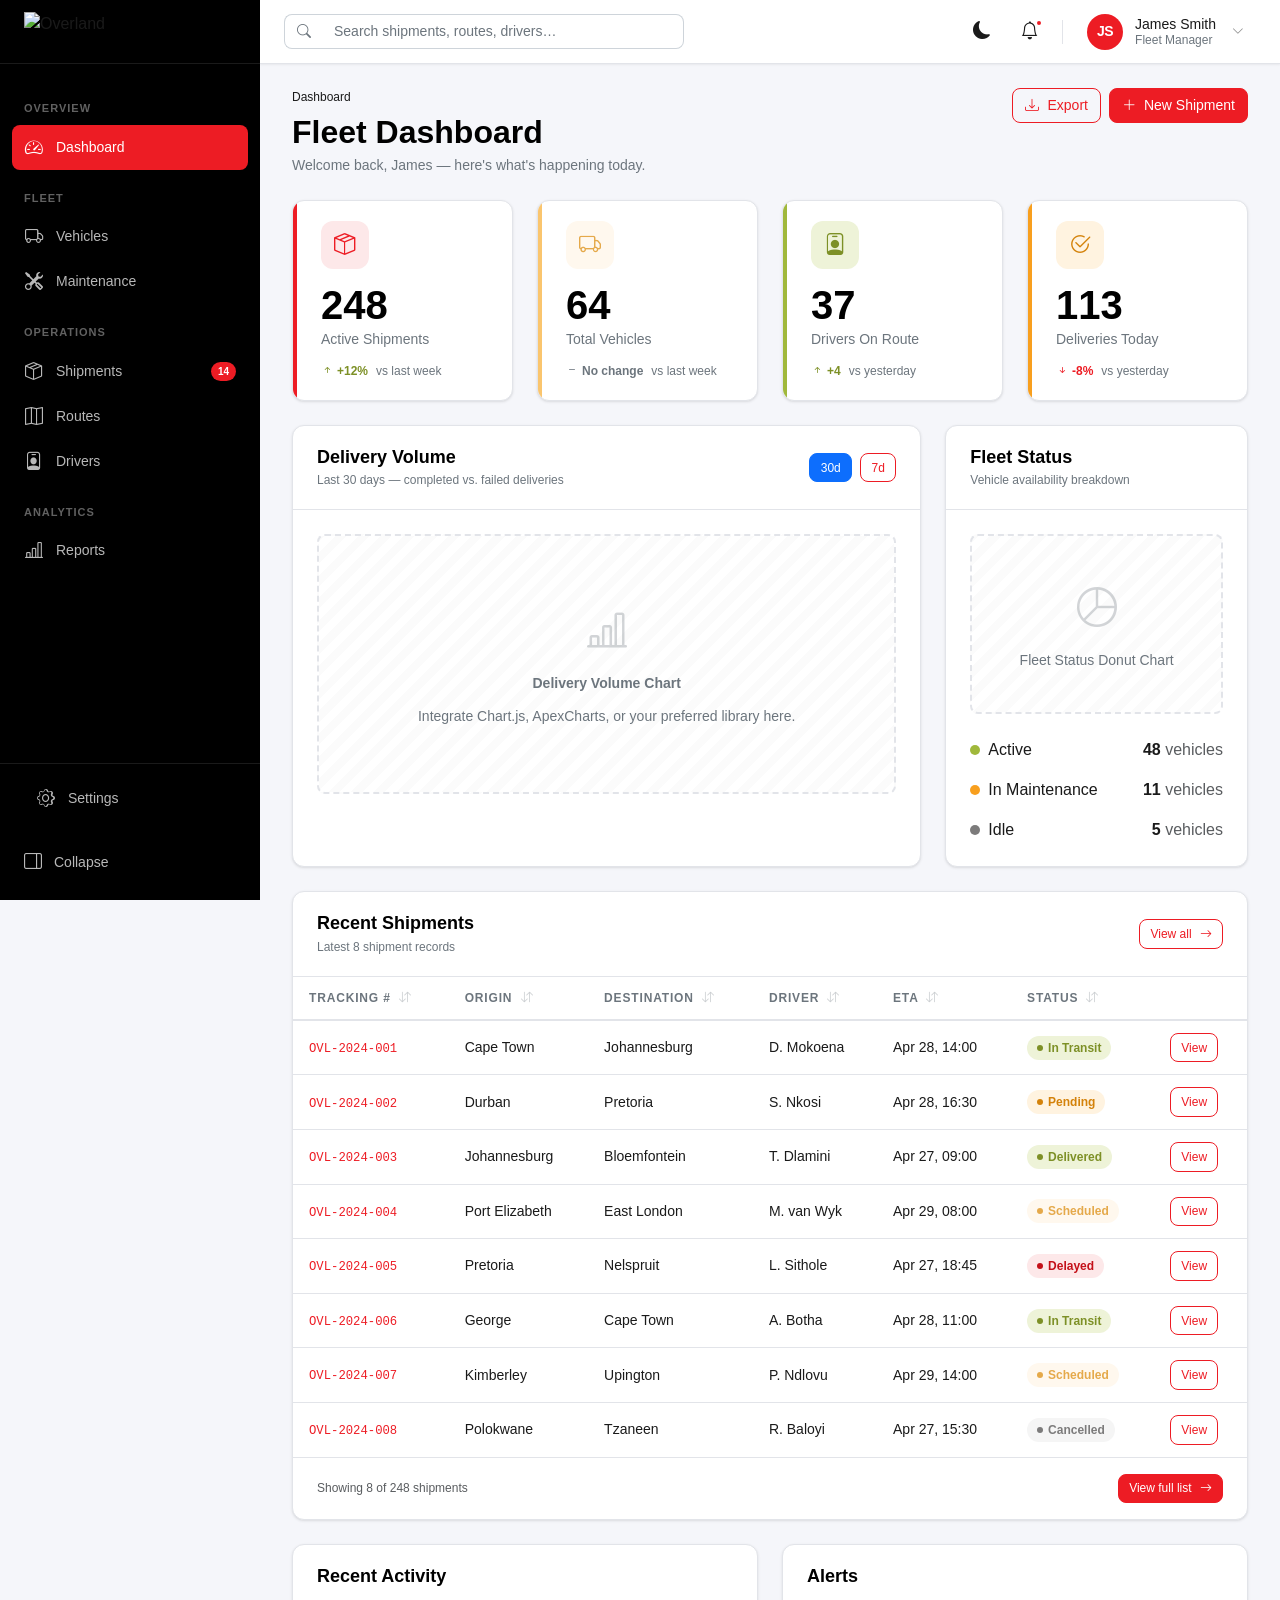
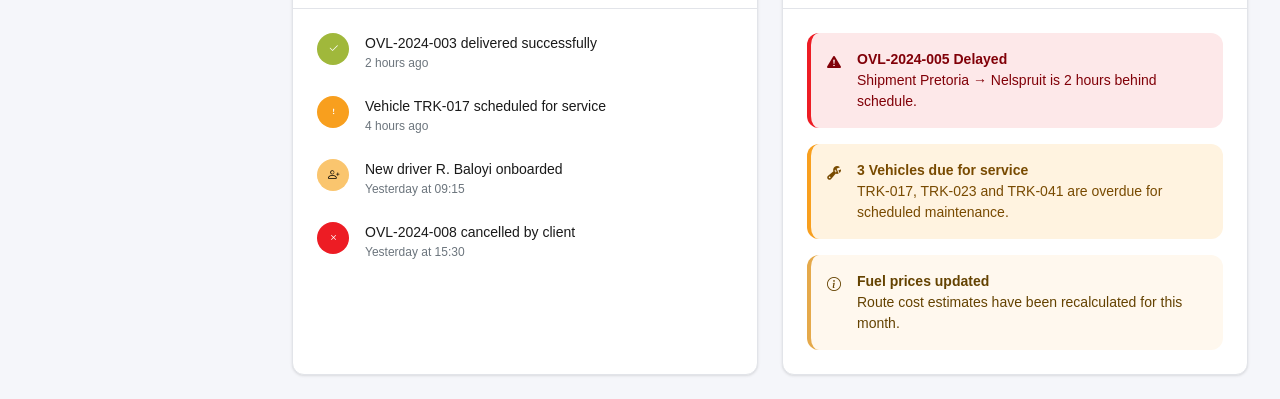
==== index.html @ 8ae5dbfb "initial comit" ====
<!doctype html>
<html lang="en" data-bs-theme="light">
<head>
  <meta charset="utf-8">
  <meta name="viewport" content="width=device-width, initial-scale=1">
  <title>Dashboard — Overland Fleet Management</title>
  <link rel="icon" type="image/x-icon" href="image/BrandGuidline/overland_logo_favico/favicon.ico">

  <!-- Bootstrap 5.3 -->
  <link rel="stylesheet" href="https://cdn.jsdelivr.net/npm/bootstrap@5.3.3/dist/css/bootstrap.min.css">
  <!-- Bootstrap Icons -->
  <link rel="stylesheet" href="https://cdn.jsdelivr.net/npm/bootstrap-icons@1.11.3/font/bootstrap-icons.min.css">
  <!-- Switzer — Brand Font (headings) -->
  <link rel="stylesheet" href="https://api.fontshare.com/v2/css?f[]=switzer@100,300,400,500,700,900&display=swap">

  <!-- Overland Design System -->
  <link rel="stylesheet" href="assets/css/overland-tokens.css">
  <link rel="stylesheet" href="assets/css/overland-light.css">
  <link rel="stylesheet" href="assets/css/overland-dark.css">
  <link rel="stylesheet" href="assets/css/overland.css">
</head>
<body>

<div class="ol-layout">

  <!-- ════════════════════════════════════════════════════════
       SIDEBAR
       ════════════════════════════════════════════════════════ -->
  <nav id="ol-sidebar" class="ol-sidebar" aria-label="Main navigation">

    <!-- Logo -->
    <div class="ol-sidebar__logo">
      <img src="image/BrandGuidline/overland_logo_digital/SVG/Logo-03.svg"
           alt="Overland" class="ol-sidebar__logo-full">
      <img src="image/BrandGuidline/overland_logo_favico/favicon-32x32.png"
           alt="Overland" class="ol-sidebar__logo-mark">
    </div>

    <!-- Navigation -->
    <div class="ol-sidebar__nav">
      <ul class="list-unstyled mb-0">

        <!-- OVERVIEW -->
        <li><span class="ol-sidebar__section-label">Overview</span></li>
        <li class="ol-nav-item">
          <a href="index.html" class="ol-nav-link active" data-label="Dashboard">
            <i class="bi bi-speedometer2 ol-nav-link__icon"></i>
            <span class="ol-nav-link__text">Dashboard</span>
          </a>
        </li>

        <!-- FLEET -->
        <li><span class="ol-sidebar__section-label">Fleet</span></li>
        <li class="ol-nav-item">
          <a href="#" class="ol-nav-link" data-label="Vehicles">
            <i class="bi bi-truck ol-nav-link__icon"></i>
            <span class="ol-nav-link__text">Vehicles</span>
          </a>
        </li>
        <li class="ol-nav-item">
          <a href="#" class="ol-nav-link" data-label="Maintenance">
            <i class="bi bi-tools ol-nav-link__icon"></i>
            <span class="ol-nav-link__text">Maintenance</span>
          </a>
        </li>

        <!-- OPERATIONS -->
        <li><span class="ol-sidebar__section-label">Operations</span></li>
        <li class="ol-nav-item">
          <a href="pages/table.html" class="ol-nav-link" data-label="Shipments">
            <i class="bi bi-box-seam ol-nav-link__icon"></i>
            <span class="ol-nav-link__text">Shipments</span>
            <span class="ol-nav-link__badge">14</span>
          </a>
        </li>
        <li class="ol-nav-item">
          <a href="#" class="ol-nav-link" data-label="Routes">
            <i class="bi bi-map ol-nav-link__icon"></i>
            <span class="ol-nav-link__text">Routes</span>
          </a>
        </li>
        <li class="ol-nav-item">
          <a href="#" class="ol-nav-link" data-label="Drivers">
            <i class="bi bi-person-badge ol-nav-link__icon"></i>
            <span class="ol-nav-link__text">Drivers</span>
          </a>
        </li>

        <!-- ANALYTICS -->
        <li><span class="ol-sidebar__section-label">Analytics</span></li>
        <li class="ol-nav-item">
          <a href="#" class="ol-nav-link" data-label="Reports">
            <i class="bi bi-bar-chart-line ol-nav-link__icon"></i>
            <span class="ol-nav-link__text">Reports</span>
          </a>
        </li>

      </ul>
    </div><!-- /ol-sidebar__nav -->

    <!-- Footer -->
    <div class="ol-sidebar__footer">
      <ul class="list-unstyled mb-3">
        <li class="ol-nav-item">
          <a href="pages/settings.html" class="ol-nav-link" data-label="Settings">
            <i class="bi bi-gear ol-nav-link__icon"></i>
            <span class="ol-nav-link__text">Settings</span>
          </a>
        </li>
      </ul>
      <button id="ol-sidebar-collapse-btn" class="ol-sidebar__collapse-btn"
              aria-label="Collapse sidebar" title="Collapse sidebar">
        <i class="bi bi-layout-sidebar-reverse"></i>
        <span>Collapse</span>
      </button>
    </div>

  </nav><!-- /ol-sidebar -->

  <!-- Backdrop (mobile) -->
  <div id="ol-sidebar-backdrop" class="ol-sidebar-backdrop" role="presentation"></div>

  <!-- ════════════════════════════════════════════════════════
       MAIN WRAPPER
       ════════════════════════════════════════════════════════ -->
  <div id="ol-main-wrapper" class="ol-main-wrapper">

    <!-- TOP BAR -->
    <header class="ol-topbar">
      <button id="ol-mobile-toggle" class="ol-topbar__mobile-toggle" aria-label="Open navigation">
        <i class="bi bi-list"></i>
      </button>

      <!-- Search -->
      <div class="ol-topbar__search">
        <div class="input-group">
          <span class="input-group-text border-end-0"><i class="bi bi-search"></i></span>
          <input type="search" class="form-control border-start-0"
                 placeholder="Search shipments, routes, drivers…"
                 aria-label="Search">
        </div>
      </div>

      <!-- Actions -->
      <div class="ol-topbar__actions">
        <button id="ol-theme-toggle" class="ol-topbar__icon-btn" aria-label="Toggle theme">
          <i class="bi bi-moon-fill"></i>
        </button>

        <a href="#" class="ol-topbar__icon-btn" aria-label="Notifications">
          <i class="bi bi-bell"></i>
          <span class="ol-topbar__notification-dot"></span>
        </a>

        <div class="ol-topbar__divider"></div>

        <!-- User dropdown -->
        <div class="dropdown">
          <button class="ol-topbar__user" id="userDropdown"
                  data-bs-toggle="dropdown" aria-expanded="false" aria-haspopup="true">
            <div class="ol-avatar">JS</div>
            <div class="ol-topbar__user-info">
              <span class="ol-topbar__user-name">James Smith</span>
              <span class="ol-topbar__user-role">Fleet Manager</span>
            </div>
            <i class="bi bi-chevron-down ms-1" style="font-size:.75rem;opacity:.5;"></i>
          </button>
          <ul class="dropdown-menu dropdown-menu-end" aria-labelledby="userDropdown">
            <li><h6 class="dropdown-header">My Account</h6></li>
            <li><a class="dropdown-item" href="#"><i class="bi bi-person me-2"></i>Profile</a></li>
            <li><a class="dropdown-item" href="pages/settings.html"><i class="bi bi-gear me-2"></i>Settings</a></li>
            <li><hr class="dropdown-divider"></li>
            <li><a class="dropdown-item text-danger" href="pages/login.html"><i class="bi bi-box-arrow-right me-2"></i>Sign out</a></li>
          </ul>
        </div>
      </div><!-- /ol-topbar__actions -->
    </header><!-- /ol-topbar -->

    <!-- PAGE CONTENT -->
    <main class="ol-content" id="main-content">

      <!-- Page header -->
      <div class="ol-page-header">
        <div class="ol-page-header__left">
          <nav aria-label="breadcrumb" class="ol-breadcrumb">
            <ol class="breadcrumb mb-0">
              <li class="breadcrumb-item active" aria-current="page">Dashboard</li>
            </ol>
          </nav>
          <h1 class="ol-page-title">Fleet Dashboard</h1>
          <p class="ol-page-subtitle">Welcome back, James — here's what's happening today.</p>
        </div>
        <div class="d-flex gap-2 flex-wrap">
          <button class="btn btn-outline-primary btn-icon">
            <i class="bi bi-download"></i> Export
          </button>
          <a href="pages/form.html" class="btn btn-primary btn-icon">
            <i class="bi bi-plus-lg"></i> New Shipment
          </a>
        </div>
      </div>

      <!-- ── KPI Cards ───────────────────────────────────────── -->
      <div class="row g-4 mb-4">

        <div class="col-12 col-sm-6 col-xl-3">
          <div class="ol-stat-card">
            <div class="ol-stat-card__icon-wrap ol-stat-card__icon-wrap--red">
              <i class="bi bi-box-seam"></i>
            </div>
            <div class="ol-stat-card__value">248</div>
            <div class="ol-stat-card__label">Active Shipments</div>
            <div class="ol-stat-card__trend ol-stat-card__trend--up">
              <i class="bi bi-arrow-up-short"></i>
              +12%
              <span class="ol-stat-card__trend-text ms-1">vs last week</span>
            </div>
          </div>
        </div>

        <div class="col-12 col-sm-6 col-xl-3">
          <div class="ol-stat-card ol-stat-card--gold">
            <div class="ol-stat-card__icon-wrap ol-stat-card__icon-wrap--gold">
              <i class="bi bi-truck"></i>
            </div>
            <div class="ol-stat-card__value">64</div>
            <div class="ol-stat-card__label">Total Vehicles</div>
            <div class="ol-stat-card__trend ol-stat-card__trend--neutral">
              <i class="bi bi-dash"></i>
              No change
              <span class="ol-stat-card__trend-text ms-1">vs last week</span>
            </div>
          </div>
        </div>

        <div class="col-12 col-sm-6 col-xl-3">
          <div class="ol-stat-card ol-stat-card--lime">
            <div class="ol-stat-card__icon-wrap ol-stat-card__icon-wrap--lime">
              <i class="bi bi-person-badge"></i>
            </div>
            <div class="ol-stat-card__value">37</div>
            <div class="ol-stat-card__label">Drivers On Route</div>
            <div class="ol-stat-card__trend ol-stat-card__trend--up">
              <i class="bi bi-arrow-up-short"></i>
              +4
              <span class="ol-stat-card__trend-text ms-1">vs yesterday</span>
            </div>
          </div>
        </div>

        <div class="col-12 col-sm-6 col-xl-3">
          <div class="ol-stat-card ol-stat-card--orange">
            <div class="ol-stat-card__icon-wrap ol-stat-card__icon-wrap--orange">
              <i class="bi bi-check2-circle"></i>
            </div>
            <div class="ol-stat-card__value">113</div>
            <div class="ol-stat-card__label">Deliveries Today</div>
            <div class="ol-stat-card__trend ol-stat-card__trend--down">
              <i class="bi bi-arrow-down-short"></i>
              -8%
              <span class="ol-stat-card__trend-text ms-1">vs yesterday</span>
            </div>
          </div>
        </div>

      </div><!-- /row KPI -->

      <!-- ── Charts + Activity Row ──────────────────────────── -->
      <div class="row g-4 mb-4">

        <!-- Delivery Volume Chart -->
        <div class="col-12 col-lg-8">
          <div class="ol-card h-100">
            <div class="ol-card__header">
              <div>
                <h2 class="ol-card__title">Delivery Volume</h2>
                <p class="ol-card__subtitle">Last 30 days — completed vs. failed deliveries</p>
              </div>
              <div class="d-flex gap-2">
                <button class="btn btn-sm btn-outline-primary active">30d</button>
                <button class="btn btn-sm btn-outline-primary">7d</button>
              </div>
            </div>
            <div class="ol-card__body">
              <!-- ══════════════════════════════════════════════════════
                   CHART PLACEHOLDER
                   Replace with your preferred chart library:
                   Chart.js → https://www.chartjs.org/
                   ApexCharts → https://apexcharts.com/
                   ══════════════════════════════════════════════════════ -->
              <div class="ol-chart-placeholder" style="min-height:260px;" aria-label="Chart placeholder">
                <i class="bi bi-bar-chart-line"></i>
                <strong>Delivery Volume Chart</strong>
                <span class="text-center px-4">Integrate Chart.js, ApexCharts, or your preferred library here.</span>
              </div>
            </div>
          </div>
        </div>

        <!-- Fleet Status -->
        <div class="col-12 col-lg-4">
          <div class="ol-card h-100">
            <div class="ol-card__header">
              <div>
                <h2 class="ol-card__title">Fleet Status</h2>
                <p class="ol-card__subtitle">Vehicle availability breakdown</p>
              </div>
            </div>
            <div class="ol-card__body">
              <!-- Chart placeholder -->
              <div class="ol-chart-placeholder" style="min-height:180px;" aria-label="Donut chart placeholder">
                <i class="bi bi-pie-chart"></i>
                <span>Fleet Status Donut Chart</span>
              </div>
              <!-- Legend -->
              <div class="mt-4 d-flex flex-column gap-3">
                <div class="d-flex align-items-center justify-content-between">
                  <div class="d-flex align-items-center gap-2">
                    <span style="width:10px;height:10px;border-radius:50%;background:var(--ol-lime);flex-shrink:0;display:inline-block;"></span>
                    <span class="fs-sm">Active</span>
                  </div>
                  <strong>48 <span class="text-muted fw-normal">vehicles</span></strong>
                </div>
                <div class="d-flex align-items-center justify-content-between">
                  <div class="d-flex align-items-center gap-2">
                    <span style="width:10px;height:10px;border-radius:50%;background:var(--ol-orange);flex-shrink:0;display:inline-block;"></span>
                    <span class="fs-sm">In Maintenance</span>
                  </div>
                  <strong>11 <span class="text-muted fw-normal">vehicles</span></strong>
                </div>
                <div class="d-flex align-items-center justify-content-between">
                  <div class="d-flex align-items-center gap-2">
                    <span style="width:10px;height:10px;border-radius:50%;background:var(--ol-gray);flex-shrink:0;display:inline-block;"></span>
                    <span class="fs-sm">Idle</span>
                  </div>
                  <strong>5 <span class="text-muted fw-normal">vehicles</span></strong>
                </div>
              </div>
            </div>
          </div>
        </div>

      </div><!-- /row charts -->

      <!-- ── Recent Shipments Table ─────────────────────────── -->
      <div class="ol-card">
        <div class="ol-card__header">
          <div>
            <h2 class="ol-card__title">Recent Shipments</h2>
            <p class="ol-card__subtitle">Latest 8 shipment records</p>
          </div>
          <a href="pages/table.html" class="btn btn-sm btn-outline-primary btn-icon">
            View all <i class="bi bi-arrow-right"></i>
          </a>
        </div>
        <div class="ol-card__body--flush">
          <div class="ol-table-container">
            <table class="ol-table" data-sortable aria-label="Recent shipments">
              <thead>
                <tr>
                  <th data-col="0">Tracking # <i class="bi bi-arrow-down-up sort-icon"></i></th>
                  <th data-col="1">Origin <i class="bi bi-arrow-down-up sort-icon"></i></th>
                  <th data-col="2">Destination <i class="bi bi-arrow-down-up sort-icon"></i></th>
                  <th data-col="3">Driver <i class="bi bi-arrow-down-up sort-icon"></i></th>
                  <th data-col="4">ETA <i class="bi bi-arrow-down-up sort-icon"></i></th>
                  <th data-col="5">Status <i class="bi bi-arrow-down-up sort-icon"></i></th>
                  <th></th>
                </tr>
              </thead>
              <tbody>
                <tr>
                  <td><code class="text-brand-red">OVL-2024-001</code></td>
                  <td>Cape Town</td>
                  <td>Johannesburg</td>
                  <td>D. Mokoena</td>
                  <td>Apr 28, 14:00</td>
                  <td><span class="ol-badge ol-badge--active">In Transit</span></td>
                  <td><a href="pages/form.html" class="btn btn-sm btn-outline-primary">View</a></td>
                </tr>
                <tr>
                  <td><code class="text-brand-red">OVL-2024-002</code></td>
                  <td>Durban</td>
                  <td>Pretoria</td>
                  <td>S. Nkosi</td>
                  <td>Apr 28, 16:30</td>
                  <td><span class="ol-badge ol-badge--pending">Pending</span></td>
                  <td><a href="pages/form.html" class="btn btn-sm btn-outline-primary">View</a></td>
                </tr>
                <tr>
                  <td><code class="text-brand-red">OVL-2024-003</code></td>
                  <td>Johannesburg</td>
                  <td>Bloemfontein</td>
                  <td>T. Dlamini</td>
                  <td>Apr 27, 09:00</td>
                  <td><span class="ol-badge ol-badge--active">Delivered</span></td>
                  <td><a href="pages/form.html" class="btn btn-sm btn-outline-primary">View</a></td>
                </tr>
                <tr>
                  <td><code class="text-brand-red">OVL-2024-004</code></td>
                  <td>Port Elizabeth</td>
                  <td>East London</td>
                  <td>M. van Wyk</td>
                  <td>Apr 29, 08:00</td>
                  <td><span class="ol-badge ol-badge--info">Scheduled</span></td>
                  <td><a href="pages/form.html" class="btn btn-sm btn-outline-primary">View</a></td>
                </tr>
                <tr>
                  <td><code class="text-brand-red">OVL-2024-005</code></td>
                  <td>Pretoria</td>
                  <td>Nelspruit</td>
                  <td>L. Sithole</td>
                  <td>Apr 27, 18:45</td>
                  <td><span class="ol-badge ol-badge--critical">Delayed</span></td>
                  <td><a href="pages/form.html" class="btn btn-sm btn-outline-primary">View</a></td>
                </tr>
                <tr>
                  <td><code class="text-brand-red">OVL-2024-006</code></td>
                  <td>George</td>
                  <td>Cape Town</td>
                  <td>A. Botha</td>
                  <td>Apr 28, 11:00</td>
                  <td><span class="ol-badge ol-badge--active">In Transit</span></td>
                  <td><a href="pages/form.html" class="btn btn-sm btn-outline-primary">View</a></td>
                </tr>
                <tr>
                  <td><code class="text-brand-red">OVL-2024-007</code></td>
                  <td>Kimberley</td>
                  <td>Upington</td>
                  <td>P. Ndlovu</td>
                  <td>Apr 29, 14:00</td>
                  <td><span class="ol-badge ol-badge--info">Scheduled</span></td>
                  <td><a href="pages/form.html" class="btn btn-sm btn-outline-primary">View</a></td>
                </tr>
                <tr>
                  <td><code class="text-brand-red">OVL-2024-008</code></td>
                  <td>Polokwane</td>
                  <td>Tzaneen</td>
                  <td>R. Baloyi</td>
                  <td>Apr 27, 15:30</td>
                  <td><span class="ol-badge ol-badge--inactive">Cancelled</span></td>
                  <td><a href="pages/form.html" class="btn btn-sm btn-outline-primary">View</a></td>
                </tr>
              </tbody>
            </table>
          </div>
        </div>
        <div class="ol-card__footer d-flex justify-content-between align-items-center flex-wrap gap-2">
          <span class="text-muted" style="font-size:var(--ol-fs-xs);">Showing 8 of 248 shipments</span>
          <a href="pages/table.html" class="btn btn-sm btn-primary btn-icon">
            View full list <i class="bi bi-arrow-right"></i>
          </a>
        </div>
      </div><!-- /recent shipments card -->

      <!-- ── Activity + Alerts Row ──────────────────────────── -->
      <div class="row g-4 mt-0">

        <!-- Recent Activity -->
        <div class="col-12 col-lg-6">
          <div class="ol-card h-100">
            <div class="ol-card__header">
              <h2 class="ol-card__title">Recent Activity</h2>
            </div>
            <div class="ol-card__body">
              <ul class="list-unstyled mb-0 d-flex flex-column gap-4">
                <li class="d-flex gap-3">
                  <div class="ol-avatar" style="background-color:var(--ol-lime);width:32px;height:32px;font-size:.7rem;flex-shrink:0;">
                    <i class="bi bi-check2"></i>
                  </div>
                  <div>
                    <div style="font-size:var(--ol-fs-sm);font-weight:var(--ol-fw-medium);">OVL-2024-003 delivered successfully</div>
                    <div style="font-size:var(--ol-fs-xs);color:var(--ol-muted-text);">2 hours ago</div>
                  </div>
                </li>
                <li class="d-flex gap-3">
                  <div class="ol-avatar" style="background-color:var(--ol-orange);width:32px;height:32px;font-size:.7rem;flex-shrink:0;">
                    <i class="bi bi-exclamation"></i>
                  </div>
                  <div>
                    <div style="font-size:var(--ol-fs-sm);font-weight:var(--ol-fw-medium);">Vehicle TRK-017 scheduled for service</div>
                    <div style="font-size:var(--ol-fs-xs);color:var(--ol-muted-text);">4 hours ago</div>
                  </div>
                </li>
                <li class="d-flex gap-3">
                  <div class="ol-avatar" style="background-color:var(--ol-gold);width:32px;height:32px;font-size:.7rem;flex-shrink:0;color:var(--ol-black);">
                    <i class="bi bi-person-plus"></i>
                  </div>
                  <div>
                    <div style="font-size:var(--ol-fs-sm);font-weight:var(--ol-fw-medium);">New driver R. Baloyi onboarded</div>
                    <div style="font-size:var(--ol-fs-xs);color:var(--ol-muted-text);">Yesterday at 09:15</div>
                  </div>
                </li>
                <li class="d-flex gap-3">
                  <div class="ol-avatar" style="background-color:var(--ol-red);width:32px;height:32px;font-size:.7rem;flex-shrink:0;">
                    <i class="bi bi-x"></i>
                  </div>
                  <div>
                    <div style="font-size:var(--ol-fs-sm);font-weight:var(--ol-fw-medium);">OVL-2024-008 cancelled by client</div>
                    <div style="font-size:var(--ol-fs-xs);color:var(--ol-muted-text);">Yesterday at 15:30</div>
                  </div>
                </li>
              </ul>
            </div>
          </div>
        </div>

        <!-- Alerts & Notifications -->
        <div class="col-12 col-lg-6">
          <div class="ol-card h-100">
            <div class="ol-card__header">
              <h2 class="ol-card__title">Alerts</h2>
            </div>
            <div class="ol-card__body d-flex flex-column gap-3">
              <div class="alert alert-danger d-flex gap-3 align-items-start mb-0" role="alert">
                <i class="bi bi-exclamation-triangle-fill mt-1 flex-shrink-0"></i>
                <div>
                  <strong>OVL-2024-005 Delayed</strong><br>
                  <span>Shipment Pretoria → Nelspruit is 2 hours behind schedule.</span>
                </div>
              </div>
              <div class="alert alert-warning d-flex gap-3 align-items-start mb-0" role="alert">
                <i class="bi bi-wrench-adjustable mt-1 flex-shrink-0"></i>
                <div>
                  <strong>3 Vehicles due for service</strong><br>
                  <span>TRK-017, TRK-023 and TRK-041 are overdue for scheduled maintenance.</span>
                </div>
              </div>
              <div class="alert alert-info d-flex gap-3 align-items-start mb-0" role="alert">
                <i class="bi bi-info-circle mt-1 flex-shrink-0"></i>
                <div>
                  <strong>Fuel prices updated</strong><br>
                  <span>Route cost estimates have been recalculated for this month.</span>
                </div>
              </div>
            </div>
          </div>
        </div>

      </div><!-- /activity row -->

    </main><!-- /ol-content -->

  </div><!-- /ol-main-wrapper -->
</div><!-- /ol-layout -->

<!-- Bootstrap Bundle JS -->
<script src="https://cdn.jsdelivr.net/npm/bootstrap@5.3.3/dist/js/bootstrap.bundle.min.js"></script>
<!-- Overland JS -->
<script src="assets/js/overland.js"></script>

</body>
</html>
---- assets/css/overland-tokens.css ----
/* ==========================================================================
   OVERLAND DESIGN SYSTEM — Design Tokens  (overland-tokens.css)
   All brand CSS custom properties. Must be imported FIRST.
   ========================================================================== */

:root {

  /* ── Primary Brand Palette ──────────────────────────────────────────────── */
  --ol-black:           #000000;    /* Sidebar, primary text                  */
  --ol-gold:            #fac56e;    /* Accent highlights                      */
  --ol-red:             #ed1c24;    /* Primary CTA, danger, active state      */
  --ol-white:           #ffffff;

  /* ── Secondary Brand Palette ────────────────────────────────────────────── */
  --ol-gray:            #7c7b7b;    /* Secondary text, muted elements         */
  --ol-tan:             #d8b478;    /* Neutral accent                         */
  --ol-orange:          #f89f1e;    /* Warning states                         */
  --ol-lime:            #a0b83b;    /* Success states                         */

  /* ── Computed Tints & Shades ────────────────────────────────────────────── */
  --ol-red-dark:        #c41019;
  --ol-red-darker:      #a30d12;
  --ol-red-light:       #fde8e9;
  --ol-gold-dark:       #e5a94a;
  --ol-gold-light:      #fff8ee;
  --ol-lime-dark:       #7d9026;
  --ol-lime-light:      #eef3d8;
  --ol-orange-dark:     #d4820a;
  --ol-orange-light:    #fff3e0;
  --ol-gray-light:      #f5f5f5;
  --ol-gray-dark:       #3a3a3a;

  /* ── Typography — Brand Font ────────────────────────────────────────────── */
  /* Switzer: used for headings, sub-headings, display text                    */
  --ol-font-brand:      'Switzer', 'Helvetica Neue', Helvetica, Arial, sans-serif;

  /* ── Typography — System Font ──────────────────────────────────────────── */
  /* Helvetica/Arial: used for body copy, labels, UI controls                  */
  --ol-font-system:     'Helvetica Neue', Helvetica, Arial, sans-serif;

  /* ── Font Weights (Switzer family) ─────────────────────────────────────── */
  --ol-fw-thin:         100;
  --ol-fw-light:        300;
  --ol-fw-regular:      400;
  --ol-fw-medium:       500;
  --ol-fw-bold:         700;
  --ol-fw-black:        900;

  /* ── Type Scale ─────────────────────────────────────────────────────────── */
  --ol-fs-xs:           0.75rem;    /* 12px */
  --ol-fs-sm:           0.875rem;   /* 14px */
  --ol-fs-base:         1rem;       /* 16px */
  --ol-fs-md:           1.125rem;   /* 18px */
  --ol-fs-lg:           1.25rem;    /* 20px */
  --ol-fs-xl:           1.5rem;     /* 24px */
  --ol-fs-2xl:          2rem;       /* 32px */
  --ol-fs-3xl:          2.5rem;     /* 40px */
  --ol-fs-4xl:          3rem;       /* 48px */

  /* ── Spacing Scale ──────────────────────────────────────────────────────── */
  --ol-space-1:         0.25rem;    /*  4px */
  --ol-space-2:         0.5rem;     /*  8px */
  --ol-space-3:         0.75rem;    /* 12px */
  --ol-space-4:         1rem;       /* 16px */
  --ol-space-5:         1.25rem;    /* 20px */
  --ol-space-6:         1.5rem;     /* 24px */
  --ol-space-8:         2rem;       /* 32px */
  --ol-space-10:        2.5rem;     /* 40px */
  --ol-space-12:        3rem;       /* 48px */
  --ol-space-16:        4rem;       /* 64px */

  /* ── Border Radius ──────────────────────────────────────────────────────── */
  --ol-radius-sm:       0.25rem;
  --ol-radius-md:       0.5rem;
  --ol-radius-lg:       0.75rem;
  --ol-radius-xl:       1rem;
  --ol-radius-2xl:      1.5rem;
  --ol-radius-pill:     50rem;

  /* ── Elevation / Shadows ────────────────────────────────────────────────── */
  --ol-shadow-xs:       0 1px 2px 0 rgba(0, 0, 0, .06);
  --ol-shadow-sm:       0 1px 3px 0 rgba(0, 0, 0, .10), 0 1px 2px -1px rgba(0, 0, 0, .06);
  --ol-shadow-md:       0 4px 6px -1px rgba(0, 0, 0, .10), 0 2px 4px -2px rgba(0, 0, 0, .06);
  --ol-shadow-lg:       0 10px 15px -3px rgba(0, 0, 0, .10), 0 4px 6px -4px rgba(0, 0, 0, .06);
  --ol-shadow-xl:       0 20px 25px -5px rgba(0, 0, 0, .10), 0 8px 10px -6px rgba(0, 0, 0, .06);

  /* ── Layout Dimensions ──────────────────────────────────────────────────── */
  --ol-sidebar-width:          260px;
  --ol-sidebar-collapsed-w:    72px;
  --ol-navbar-height:          64px;
  --ol-logo-min-height:        40px;   /* Brand guideline minimum             */
  --ol-logo-clear-space:       16px;   /* Clear space = circle mark size      */

  /* ── Motion ─────────────────────────────────────────────────────────────── */
  --ol-transition-fast:  150ms ease;
  --ol-transition-base:  250ms ease;
  --ol-transition-slow:  400ms ease;
}
---- assets/css/overland-light.css ----
/* ==========================================================================
   OVERLAND DESIGN SYSTEM — Light Theme  (overland-light.css)
   Overrides Bootstrap 5.3 CSS variables for light mode.
   Apply to :root for default light theme.
   ========================================================================== */

:root,
[data-bs-theme="light"] {

  /* ── Bootstrap Semantic Colour Map ─────────────────────────────────────── */
  --bs-primary:                var(--ol-red);
  --bs-primary-rgb:            237, 28, 36;
  --bs-secondary:              var(--ol-gray);
  --bs-secondary-rgb:          124, 123, 123;
  --bs-success:                var(--ol-lime);
  --bs-success-rgb:            160, 184, 59;
  --bs-warning:                var(--ol-orange);
  --bs-warning-rgb:            248, 159, 30;
  --bs-danger:                 var(--ol-red);
  --bs-danger-rgb:             237, 28, 36;
  --bs-info:                   var(--ol-gold);
  --bs-info-rgb:               250, 197, 110;
  --bs-light:                  #f5f6fa;
  --bs-dark:                   var(--ol-black);

  /* ── Bootstrap Body / Global ────────────────────────────────────────────── */
  --bs-body-bg:                #f5f6fa;
  --bs-body-color:             #1a1a1a;
  --bs-body-font-family:       var(--ol-font-system);
  --bs-body-font-size:         var(--ol-fs-base);
  --bs-border-radius:          var(--ol-radius-md);
  --bs-border-radius-sm:       var(--ol-radius-sm);
  --bs-border-radius-lg:       var(--ol-radius-lg);
  --bs-border-radius-xl:       var(--ol-radius-xl);
  --bs-border-color:           #e2e4e9;
  --bs-link-color:             var(--ol-red);
  --bs-link-hover-color:       var(--ol-red-dark);

  /* ── Overland Layout — Light Values ────────────────────────────────────── */
  --ol-page-bg:                #f5f6fa;

  /* Sidebar */
  --ol-sidebar-bg:             var(--ol-black);
  --ol-sidebar-text:           rgba(255, 255, 255, .72);
  --ol-sidebar-text-active:    #ffffff;
  --ol-sidebar-item-active-bg: var(--ol-red);
  --ol-sidebar-item-hover-bg:  rgba(255, 255, 255, .08);
  --ol-sidebar-section-label:  rgba(255, 255, 255, .38);
  --ol-sidebar-border:         rgba(255, 255, 255, .10);

  /* Top bar */
  --ol-topbar-bg:              #ffffff;
  --ol-topbar-border:          #e2e4e9;

  /* Cards */
  --ol-card-bg:                #ffffff;
  --ol-card-border:            #e2e4e9;
  --ol-card-shadow:            var(--ol-shadow-sm);

  /* Form controls */
  --ol-input-bg:               #ffffff;
  --ol-input-border:           #ced4da;
  --ol-input-focus-border:     var(--ol-red);
  --ol-input-focus-shadow:     0 0 0 0.25rem rgba(237, 28, 36, .18);

  /* Tables */
  --ol-table-stripe-bg:        #f9fafb;
  --ol-table-hover-bg:         #f0f1f5;

  /* Text */
  --ol-muted-text:             #6c757d;
  --ol-heading-color:          var(--ol-black);
}
---- assets/css/overland-dark.css ----
/* ==========================================================================
   OVERLAND DESIGN SYSTEM — Dark Theme  (overland-dark.css)
   Applied when <html data-bs-theme="dark"> is present.
   ========================================================================== */

[data-bs-theme="dark"] {

  /* ── Bootstrap Semantic Colour Map (same hue, dark-adjusted) ───────────── */
  --bs-primary:                var(--ol-red);
  --bs-primary-rgb:            237, 28, 36;
  --bs-secondary:              #8a8a8a;
  --bs-secondary-rgb:          138, 138, 138;
  --bs-success:                var(--ol-lime);
  --bs-success-rgb:            160, 184, 59;
  --bs-warning:                var(--ol-orange);
  --bs-warning-rgb:            248, 159, 30;
  --bs-danger:                 var(--ol-red);
  --bs-danger-rgb:             237, 28, 36;
  --bs-info:                   var(--ol-gold);
  --bs-info-rgb:               250, 197, 110;

  /* ── Bootstrap Body / Global ────────────────────────────────────────────── */
  --bs-body-bg:                #121212;
  --bs-body-color:             #e9ecef;
  --bs-border-color:           #2c2c2c;
  --bs-link-color:             #ff5257;
  --bs-link-hover-color:       #ff8086;

  /* ── Overland Layout — Dark Values ─────────────────────────────────────── */
  --ol-page-bg:                #121212;

  /* Sidebar — slightly lighter than page bg */
  --ol-sidebar-bg:             #1a1a1a;
  --ol-sidebar-text:           rgba(255, 255, 255, .62);
  --ol-sidebar-text-active:    #ffffff;
  --ol-sidebar-item-active-bg: var(--ol-red);
  --ol-sidebar-item-hover-bg:  rgba(255, 255, 255, .07);
  --ol-sidebar-section-label:  rgba(255, 255, 255, .32);
  --ol-sidebar-border:         rgba(255, 255, 255, .08);

  /* Top bar */
  --ol-topbar-bg:              #1e1e1e;
  --ol-topbar-border:          #2c2c2c;

  /* Cards */
  --ol-card-bg:                #1e1e1e;
  --ol-card-border:            #2c2c2c;
  --ol-card-shadow:            0 1px 4px 0 rgba(0, 0, 0, .5);

  /* Form controls */
  --ol-input-bg:               #2a2a2a;
  --ol-input-border:           #3c3c3c;
  --ol-input-focus-border:     var(--ol-red);
  --ol-input-focus-shadow:     0 0 0 0.25rem rgba(237, 28, 36, .28);

  /* Tables */
  --ol-table-stripe-bg:        rgba(255, 255, 255, .025);
  --ol-table-hover-bg:         rgba(255, 255, 255, .05);

  /* Text */
  --ol-muted-text:             #8a8a8a;
  --ol-heading-color:          #f1f1f1;

  /* Computed tints adjusted for dark surfaces */
  --ol-red-light:              rgba(237, 28, 36,  .18);
  --ol-gold-light:             rgba(250, 197, 110, .15);
  --ol-lime-light:             rgba(160, 184, 59,  .15);
  --ol-orange-light:           rgba(248, 159, 30,  .15);
}
---- assets/css/overland.css ----
/* ==========================================================================
   OVERLAND DESIGN SYSTEM — Component Stylesheet  (overland.css)
   Requires: overland-tokens.css → overland-light.css / overland-dark.css
   ========================================================================== */


/* ── 1. Global Base ──────────────────────────────────────────────────────── */

*, *::before, *::after { box-sizing: border-box; }

html { scroll-behavior: smooth; }

body {
  background-color: var(--ol-page-bg);
  font-family: var(--ol-font-system);
  font-size: var(--ol-fs-base);
  color: var(--bs-body-color);
  overflow-x: hidden;
  -webkit-font-smoothing: antialiased;
  -moz-osx-font-smoothing: grayscale;
}

h1, h2, h3, h4, h5, h6,
.h1, .h2, .h3, .h4, .h5, .h6 {
  font-family: var(--ol-font-brand);
  font-weight: var(--ol-fw-bold);
  color: var(--ol-heading-color);
  line-height: 1.25;
}

a { color: var(--bs-link-color); text-decoration: none; }
a:hover { color: var(--bs-link-hover-color); text-decoration: underline; }


/* ── 2. Layout Shell ─────────────────────────────────────────────────────── */

.ol-layout {
  display: flex;
  min-height: 100vh;
}


/* ── 3. Sidebar ──────────────────────────────────────────────────────────── */

.ol-sidebar {
  position: fixed;
  top: 0;
  left: 0;
  height: 100vh;
  width: var(--ol-sidebar-width);
  background-color: var(--ol-sidebar-bg);
  display: flex;
  flex-direction: column;
  overflow: hidden;
  z-index: 1040;
  flex-shrink: 0;
  transition: width var(--ol-transition-base);
}

/* Logo area */
.ol-sidebar__logo {
  padding: 0 var(--ol-space-6);
  height: var(--ol-navbar-height);
  display: flex;
  align-items: center;
  border-bottom: 1px solid var(--ol-sidebar-border);
  overflow: hidden;
  flex-shrink: 0;
}

.ol-sidebar__logo-full {
  height: var(--ol-logo-min-height);
  width: auto;
  object-fit: contain;
  flex-shrink: 0;
  display: block;
}

.ol-sidebar__logo-mark {
  height: 32px;
  width: 32px;
  object-fit: contain;
  flex-shrink: 0;
  display: none;
}

/* Scrollable nav area */
.ol-sidebar__nav {
  flex: 1;
  overflow-y: auto;
  overflow-x: hidden;
  padding: var(--ol-space-4) 0;
  scrollbar-width: thin;
  scrollbar-color: rgba(255, 255, 255, .15) transparent;
}
.ol-sidebar__nav::-webkit-scrollbar { width: 4px; }
.ol-sidebar__nav::-webkit-scrollbar-thumb {
  background: rgba(255, 255, 255, .15);
  border-radius: 2px;
}

/* Section labels */
.ol-sidebar__section-label {
  display: block;
  font-size: 0.6875rem;
  font-weight: var(--ol-fw-bold);
  letter-spacing: .09em;
  text-transform: uppercase;
  color: var(--ol-sidebar-section-label);
  padding: var(--ol-space-5) var(--ol-space-6) var(--ol-space-2);
  white-space: nowrap;
  overflow: hidden;
  transition: opacity var(--ol-transition-base), padding var(--ol-transition-base);
}

/* Nav items */
.ol-nav-item { list-style: none; padding: 0 var(--ol-space-3); }

.ol-nav-link {
  display: flex;
  align-items: center;
  gap: var(--ol-space-3);
  padding: var(--ol-space-3);
  border-radius: var(--ol-radius-md);
  color: var(--ol-sidebar-text);
  font-size: var(--ol-fs-sm);
  font-weight: var(--ol-fw-medium);
  white-space: nowrap;
  overflow: hidden;
  text-decoration: none;
  transition: background-color var(--ol-transition-fast), color var(--ol-transition-fast);
  cursor: pointer;
  position: relative;
}

.ol-nav-link:hover {
  background-color: var(--ol-sidebar-item-hover-bg);
  color: var(--ol-sidebar-text-active);
  text-decoration: none;
}

.ol-nav-link.active {
  background-color: var(--ol-sidebar-item-active-bg);
  color: var(--ol-sidebar-text-active);
}

.ol-nav-link__icon {
  font-size: 1.125rem;
  flex-shrink: 0;
  width: 20px;
  text-align: center;
  line-height: 1;
}

.ol-nav-link__text {
  flex: 1;
  transition: opacity var(--ol-transition-base), width var(--ol-transition-base);
}

.ol-nav-link__badge {
  flex-shrink: 0;
  font-size: 0.625rem;
  padding: 2px 7px;
  border-radius: var(--ol-radius-pill);
  background-color: var(--ol-red);
  color: #fff;
  font-weight: var(--ol-fw-bold);
  line-height: 1.5;
  transition: opacity var(--ol-transition-base);
}

/* Sidebar footer */
.ol-sidebar__footer {
  padding: var(--ol-space-3);
  border-top: 1px solid var(--ol-sidebar-border);
  flex-shrink: 0;
}

.ol-sidebar__footer .ol-nav-item { margin-bottom: var(--ol-space-1); }

.ol-sidebar__collapse-btn {
  display: flex;
  align-items: center;
  gap: var(--ol-space-3);
  width: 100%;
  padding: var(--ol-space-3);
  background: none;
  border: none;
  border-radius: var(--ol-radius-md);
  color: var(--ol-sidebar-text);
  font-size: var(--ol-fs-sm);
  font-weight: var(--ol-fw-medium);
  cursor: pointer;
  white-space: nowrap;
  overflow: hidden;
  transition: background-color var(--ol-transition-fast), color var(--ol-transition-fast);
}

.ol-sidebar__collapse-btn:hover {
  background-color: var(--ol-sidebar-item-hover-bg);
  color: var(--ol-sidebar-text-active);
}

.ol-sidebar__collapse-btn .bi {
  flex-shrink: 0;
  font-size: 1.125rem;
  transition: transform var(--ol-transition-base);
}

.ol-sidebar__collapse-btn span {
  transition: opacity var(--ol-transition-base);
}


/* ── Collapsed State ─────────────────────────────────────────────────────── */

.ol-sidebar.collapsed {
  width: var(--ol-sidebar-collapsed-w);
}

.ol-sidebar.collapsed .ol-nav-link__text,
.ol-sidebar.collapsed .ol-nav-link__badge,
.ol-sidebar.collapsed .ol-sidebar__section-label,
.ol-sidebar.collapsed .ol-sidebar__collapse-btn span {
  opacity: 0;
  pointer-events: none;
  overflow: hidden;
  width: 0;
  padding: 0;
  margin: 0;
}

.ol-sidebar.collapsed .ol-sidebar__logo-full  { display: none; }
.ol-sidebar.collapsed .ol-sidebar__logo-mark  { display: block; }
.ol-sidebar.collapsed .ol-sidebar__logo       { justify-content: center; padding: 0 var(--ol-space-3); }
.ol-sidebar.collapsed .ol-nav-link            { justify-content: center; }
.ol-sidebar.collapsed .ol-sidebar__collapse-btn { justify-content: center; }
.ol-sidebar.collapsed .ol-sidebar__collapse-btn .bi { transform: rotate(180deg); }

/* Collapsed tooltip on hover */
.ol-sidebar.collapsed .ol-nav-item { position: relative; }
.ol-sidebar.collapsed .ol-nav-link::after {
  content: attr(data-label);
  position: absolute;
  left: calc(100% + 12px);
  top: 50%;
  transform: translateY(-50%);
  background-color: #333;
  color: #fff;
  font-size: var(--ol-fs-xs);
  font-weight: var(--ol-fw-medium);
  white-space: nowrap;
  padding: 4px 10px;
  border-radius: var(--ol-radius-md);
  opacity: 0;
  pointer-events: none;
  transition: opacity var(--ol-transition-fast);
  z-index: 1050;
}
.ol-sidebar.collapsed .ol-nav-link:hover::after { opacity: 1; }


/* ── 4. Main Content Wrapper ─────────────────────────────────────────────── */

.ol-main-wrapper {
  flex: 1;
  margin-left: var(--ol-sidebar-width);
  min-width: 0;
  display: flex;
  flex-direction: column;
  min-height: 100vh;
  transition: margin-left var(--ol-transition-base);
}

.ol-main-wrapper.sidebar-collapsed { margin-left: var(--ol-sidebar-collapsed-w); }


/* ── 5. Top Bar ──────────────────────────────────────────────────────────── */

.ol-topbar {
  position: sticky;
  top: 0;
  height: var(--ol-navbar-height);
  background-color: var(--ol-topbar-bg);
  border-bottom: 1px solid var(--ol-topbar-border);
  display: flex;
  align-items: center;
  padding: 0 var(--ol-space-6);
  gap: var(--ol-space-3);
  z-index: 1030;
  box-shadow: var(--ol-shadow-xs);
  flex-shrink: 0;
}

.ol-topbar__mobile-toggle {
  display: none;
  align-items: center;
  justify-content: center;
  width: 40px;
  height: 40px;
  background: none;
  border: none;
  border-radius: var(--ol-radius-md);
  color: var(--bs-body-color);
  font-size: 1.375rem;
  cursor: pointer;
  flex-shrink: 0;
  transition: background-color var(--ol-transition-fast);
}
.ol-topbar__mobile-toggle:hover { background-color: var(--ol-table-hover-bg); }

.ol-topbar__search {
  flex: 1;
  max-width: 400px;
}
.ol-topbar__search .form-control { font-size: var(--ol-fs-sm); }

.ol-topbar__actions {
  display: flex;
  align-items: center;
  gap: var(--ol-space-2);
  margin-left: auto;
}

.ol-topbar__icon-btn {
  position: relative;
  display: flex;
  align-items: center;
  justify-content: center;
  width: 40px;
  height: 40px;
  background: none;
  border: none;
  border-radius: var(--ol-radius-md);
  color: var(--bs-body-color);
  font-size: 1.125rem;
  cursor: pointer;
  text-decoration: none;
  transition: background-color var(--ol-transition-fast);
}
.ol-topbar__icon-btn:hover { background-color: var(--ol-table-hover-bg); color: var(--bs-body-color); }

.ol-topbar__notification-dot {
  position: absolute;
  top: 7px;
  right: 7px;
  width: 8px;
  height: 8px;
  border-radius: 50%;
  background-color: var(--ol-red);
  border: 2px solid var(--ol-topbar-bg);
}

.ol-topbar__divider {
  width: 1px;
  height: 24px;
  background-color: var(--ol-topbar-border);
  margin: 0 var(--ol-space-1);
  flex-shrink: 0;
}

.ol-topbar__user {
  display: flex;
  align-items: center;
  gap: var(--ol-space-3);
  padding: var(--ol-space-2) var(--ol-space-3);
  border-radius: var(--ol-radius-md);
  background: none;
  border: none;
  color: var(--bs-body-color);
  text-decoration: none;
  cursor: pointer;
  transition: background-color var(--ol-transition-fast);
}
.ol-topbar__user:hover { background-color: var(--ol-table-hover-bg); color: var(--bs-body-color); }
.ol-topbar__user.dropdown-toggle::after { display: none; }

.ol-topbar__user-info { display: flex; flex-direction: column; text-align: left; }
.ol-topbar__user-name { font-size: var(--ol-fs-sm); font-weight: var(--ol-fw-medium); line-height: 1.3; }
.ol-topbar__user-role { font-size: var(--ol-fs-xs); color: var(--ol-muted-text); line-height: 1.3; }

/* User / team avatar */
.ol-avatar {
  width: 36px;
  height: 36px;
  border-radius: 50%;
  background-color: var(--ol-red);
  color: #fff;
  display: flex;
  align-items: center;
  justify-content: center;
  font-weight: var(--ol-fw-bold);
  font-size: var(--ol-fs-sm);
  flex-shrink: 0;
  overflow: hidden;
  letter-spacing: -.5px;
}
.ol-avatar img { width: 100%; height: 100%; object-fit: cover; }


/* ── 6. Page Content Area ────────────────────────────────────────────────── */

.ol-content {
  flex: 1;
  padding: var(--ol-space-6) var(--ol-space-8);
}

.ol-page-header {
  display: flex;
  align-items: flex-start;
  justify-content: space-between;
  gap: var(--ol-space-4);
  margin-bottom: var(--ol-space-6);
  flex-wrap: wrap;
}

.ol-page-header__left {}

.ol-page-title {
  font-family: var(--ol-font-brand);
  font-size: var(--ol-fs-2xl);
  font-weight: var(--ol-fw-black);
  color: var(--ol-heading-color);
  margin: 0 0 var(--ol-space-1);
  line-height: 1.15;
}

.ol-page-subtitle {
  font-size: var(--ol-fs-sm);
  color: var(--ol-muted-text);
  margin: 0;
}

.ol-breadcrumb { font-size: var(--ol-fs-xs); margin-bottom: var(--ol-space-2); }
.ol-breadcrumb .breadcrumb-item + .breadcrumb-item::before { color: var(--ol-muted-text); }
.ol-breadcrumb .breadcrumb-item a { color: var(--ol-muted-text); }
.ol-breadcrumb .breadcrumb-item a:hover { color: var(--ol-red); }
.ol-breadcrumb .breadcrumb-item.active { color: var(--bs-body-color); }


/* ── 7. Cards ────────────────────────────────────────────────────────────── */

.ol-card {
  background-color: var(--ol-card-bg);
  border: 1px solid var(--ol-card-border);
  border-radius: var(--ol-radius-lg);
  box-shadow: var(--ol-card-shadow);
  overflow: hidden;
}

.ol-card__header {
  padding: var(--ol-space-5) var(--ol-space-6);
  border-bottom: 1px solid var(--ol-card-border);
  display: flex;
  align-items: center;
  justify-content: space-between;
  gap: var(--ol-space-4);
  flex-wrap: wrap;
}

.ol-card__title {
  font-family: var(--ol-font-brand);
  font-size: var(--ol-fs-md);
  font-weight: var(--ol-fw-bold);
  color: var(--ol-heading-color);
  margin: 0;
}

.ol-card__subtitle {
  font-size: var(--ol-fs-xs);
  color: var(--ol-muted-text);
  margin: 3px 0 0;
}

.ol-card__body { padding: var(--ol-space-6); }
.ol-card__body--flush { padding: 0; }

.ol-card__footer {
  padding: var(--ol-space-4) var(--ol-space-6);
  border-top: 1px solid var(--ol-card-border);
}


/* ── 8. KPI / Stat Cards ─────────────────────────────────────────────────── */

.ol-stat-card {
  background-color: var(--ol-card-bg);
  border: 1px solid var(--ol-card-border);
  border-radius: var(--ol-radius-lg);
  box-shadow: var(--ol-card-shadow);
  padding: var(--ol-space-5) var(--ol-space-6);
  position: relative;
  overflow: hidden;
  transition: transform var(--ol-transition-base), box-shadow var(--ol-transition-base);
  padding-left: calc(var(--ol-space-6) + 4px);   /* account for accent stripe */
}
.ol-stat-card:hover { transform: translateY(-2px); box-shadow: var(--ol-shadow-md); }

/* Left accent stripe */
.ol-stat-card::before {
  content: '';
  position: absolute;
  top: 0; left: 0;
  width: 4px;
  height: 100%;
  background-color: var(--ol-red);
  border-radius: 4px 0 0 4px;
}
.ol-stat-card--gold::before   { background-color: var(--ol-gold); }
.ol-stat-card--lime::before   { background-color: var(--ol-lime); }
.ol-stat-card--orange::before { background-color: var(--ol-orange); }

.ol-stat-card__icon-wrap {
  width: 48px;
  height: 48px;
  border-radius: var(--ol-radius-lg);
  display: flex;
  align-items: center;
  justify-content: center;
  font-size: 1.375rem;
  margin-bottom: var(--ol-space-4);
}
.ol-stat-card__icon-wrap--red    { background-color: var(--ol-red-light);    color: var(--ol-red); }
.ol-stat-card__icon-wrap--gold   { background-color: var(--ol-gold-light);   color: var(--ol-gold-dark); }
.ol-stat-card__icon-wrap--lime   { background-color: var(--ol-lime-light);   color: var(--ol-lime-dark); }
.ol-stat-card__icon-wrap--orange { background-color: var(--ol-orange-light); color: var(--ol-orange-dark); }

.ol-stat-card__value {
  font-family: var(--ol-font-brand);
  font-size: var(--ol-fs-3xl);
  font-weight: var(--ol-fw-black);
  color: var(--ol-heading-color);
  line-height: 1;
  margin-bottom: var(--ol-space-1);
}

.ol-stat-card__label {
  font-size: var(--ol-fs-sm);
  color: var(--ol-muted-text);
  font-weight: var(--ol-fw-medium);
  margin-bottom: var(--ol-space-3);
}

.ol-stat-card__trend {
  display: flex;
  align-items: center;
  gap: 4px;
  font-size: var(--ol-fs-xs);
  font-weight: var(--ol-fw-bold);
}
.ol-stat-card__trend--up      { color: var(--ol-lime-dark); }
.ol-stat-card__trend--down    { color: var(--ol-red); }
.ol-stat-card__trend--neutral { color: var(--ol-muted-text); }
.ol-stat-card__trend-text     { color: var(--ol-muted-text); font-weight: var(--ol-fw-regular); }


/* ── 9. Chart Placeholder ────────────────────────────────────────────────── */

.ol-chart-placeholder {
  min-height: 280px;
  border-radius: var(--ol-radius-md);
  border: 2px dashed var(--ol-card-border);
  display: flex;
  flex-direction: column;
  align-items: center;
  justify-content: center;
  gap: var(--ol-space-3);
  color: var(--ol-muted-text);
  font-size: var(--ol-fs-sm);
  background: repeating-linear-gradient(
    -45deg,
    transparent,
    transparent 8px,
    rgba(128,128,128,.03) 8px,
    rgba(128,128,128,.03) 16px
  );
}
.ol-chart-placeholder .bi { font-size: 2.5rem; opacity: .3; }


/* ── 10. Buttons ─────────────────────────────────────────────────────────── */

.btn {
  font-family: var(--ol-font-system);
  font-weight: var(--ol-fw-medium);
  border-radius: var(--ol-radius-md);
  font-size: var(--ol-fs-sm);
  transition: background-color var(--ol-transition-fast),
              border-color var(--ol-transition-fast),
              box-shadow var(--ol-transition-fast);
}

.btn-primary { background-color: var(--ol-red); border-color: var(--ol-red); color: #fff; }
.btn-primary:hover, .btn-primary:focus { background-color: var(--ol-red-dark); border-color: var(--ol-red-dark); color: #fff; }
.btn-primary:active { background-color: var(--ol-red-darker); border-color: var(--ol-red-darker); }
.btn-primary:focus-visible { box-shadow: 0 0 0 0.25rem rgba(237,28,36,.4); }

.btn-outline-primary { color: var(--ol-red); border-color: var(--ol-red); }
.btn-outline-primary:hover { background-color: var(--ol-red); border-color: var(--ol-red); color: #fff; }

.btn-success { background-color: var(--ol-lime); border-color: var(--ol-lime); color: #fff; }
.btn-success:hover { background-color: var(--ol-lime-dark); border-color: var(--ol-lime-dark); color: #fff; }

.btn-warning { background-color: var(--ol-orange); border-color: var(--ol-orange); color: #fff; }
.btn-warning:hover { background-color: var(--ol-orange-dark); border-color: var(--ol-orange-dark); color: #fff; }

.btn-gold {
  background-color: var(--ol-gold);
  border-color: var(--ol-gold);
  color: var(--ol-black);
}
.btn-gold:hover { background-color: var(--ol-gold-dark); border-color: var(--ol-gold-dark); color: var(--ol-black); }

.btn-secondary { background-color: var(--ol-gray); border-color: var(--ol-gray); color: #fff; }
.btn-secondary:hover { background-color: #636363; border-color: #636363; color: #fff; }

.btn-sm { font-size: var(--ol-fs-xs); padding: 0.3rem 0.65rem; }
.btn-lg { font-size: var(--ol-fs-base); padding: 0.65rem 1.5rem; }

.btn-icon {
  display: inline-flex;
  align-items: center;
  gap: var(--ol-space-2);
}


/* ── 11. Form Controls ───────────────────────────────────────────────────── */

.form-control,
.form-select {
  background-color: var(--ol-input-bg);
  border-color: var(--ol-input-border);
  color: var(--bs-body-color);
  font-size: var(--ol-fs-sm);
  border-radius: var(--ol-radius-md);
  transition: border-color var(--ol-transition-fast), box-shadow var(--ol-transition-fast);
}

.form-control:focus,
.form-select:focus {
  background-color: var(--ol-input-bg);
  border-color: var(--ol-input-focus-border);
  color: var(--bs-body-color);
  box-shadow: var(--ol-input-focus-shadow);
}

.form-control::placeholder { color: var(--ol-muted-text); opacity: 1; }

.form-label {
  font-size: var(--ol-fs-sm);
  font-weight: var(--ol-fw-medium);
  margin-bottom: var(--ol-space-2);
}

.form-text { font-size: var(--ol-fs-xs); color: var(--ol-muted-text); }

.input-group-text {
  background-color: var(--ol-input-bg);
  border-color: var(--ol-input-border);
  color: var(--ol-muted-text);
  font-size: var(--ol-fs-sm);
}

/* Validation */
.form-control.is-valid,
.was-validated .form-control:valid { border-color: var(--ol-lime); background-image: none; }
.form-control.is-invalid,
.was-validated .form-control:invalid { border-color: var(--ol-red); background-image: none; }
.valid-feedback   { color: var(--ol-lime-dark); font-size: var(--ol-fs-xs); }
.invalid-feedback { color: var(--ol-red);       font-size: var(--ol-fs-xs); }

/* Fieldsets */
.ol-fieldset {
  border: 1px solid var(--ol-card-border);
  border-radius: var(--ol-radius-lg);
  padding: var(--ol-space-5) var(--ol-space-6);
  margin-bottom: var(--ol-space-6);
}

.ol-fieldset-legend {
  font-family: var(--ol-font-brand);
  font-size: var(--ol-fs-sm);
  font-weight: var(--ol-fw-bold);
  text-transform: uppercase;
  letter-spacing: .06em;
  color: var(--ol-red);
  padding: 0 var(--ol-space-2);
  float: none;
  width: auto;
}


/* ── 12. Tables ──────────────────────────────────────────────────────────── */

.ol-table-container { overflow-x: auto; -webkit-overflow-scrolling: touch; }

.ol-table {
  width: 100%;
  font-size: var(--ol-fs-sm);
  margin: 0;
  border-collapse: collapse;
}

.ol-table thead th {
  font-weight: var(--ol-fw-bold);
  font-size: var(--ol-fs-xs);
  text-transform: uppercase;
  letter-spacing: .07em;
  color: var(--ol-muted-text);
  border-bottom: 2px solid var(--ol-card-border);
  padding: var(--ol-space-3) var(--ol-space-4);
  white-space: nowrap;
  cursor: pointer;
  user-select: none;
  background-color: var(--ol-card-bg);
  position: sticky;
  top: 0;
  z-index: 1;
}
.ol-table thead th:hover { color: var(--bs-body-color); }
.ol-table thead th .sort-icon { margin-left: 4px; opacity: .35; }
.ol-table thead th.sorted-asc .sort-icon,
.ol-table thead th.sorted-desc .sort-icon { opacity: 1; color: var(--ol-red); }

.ol-table tbody td {
  padding: var(--ol-space-3) var(--ol-space-4);
  vertical-align: middle;
  border-bottom: 1px solid var(--ol-card-border);
  color: var(--bs-body-color);
}
.ol-table tbody tr:last-child td { border-bottom: none; }
.ol-table tbody tr:hover td { background-color: var(--ol-table-hover-bg); }


/* ── 13. Status Badges ───────────────────────────────────────────────────── */

.ol-badge {
  display: inline-flex;
  align-items: center;
  gap: 5px;
  padding: 3px 10px;
  border-radius: var(--ol-radius-pill);
  font-size: var(--ol-fs-xs);
  font-weight: var(--ol-fw-bold);
  white-space: nowrap;
  line-height: 1.5;
}
.ol-badge::before {
  content: '';
  width: 6px;
  height: 6px;
  border-radius: 50%;
  background-color: currentColor;
  flex-shrink: 0;
}

.ol-badge--active   { background-color: var(--ol-lime-light);   color: var(--ol-lime-dark); }
.ol-badge--inactive { background-color: var(--ol-gray-light);   color: var(--ol-gray); }
.ol-badge--pending  { background-color: var(--ol-orange-light); color: var(--ol-orange-dark); }
.ol-badge--critical { background-color: var(--ol-red-light);    color: var(--ol-red-dark); }
.ol-badge--info     { background-color: var(--ol-gold-light);   color: var(--ol-gold-dark); }

/* Override Bootstrap badges to use brand palette */
.badge.bg-primary { background-color: var(--ol-red)    !important; }
.badge.bg-success { background-color: var(--ol-lime)   !important; }
.badge.bg-warning { background-color: var(--ol-orange) !important; color: #fff !important; }
.badge.bg-info    { background-color: var(--ol-gold)   !important; color: var(--ol-black) !important; }


/* ── 14. Alerts ──────────────────────────────────────────────────────────── */

.alert {
  border-radius: var(--ol-radius-lg);
  font-size: var(--ol-fs-sm);
  border: none;
  border-left: 4px solid transparent;
}

.alert-success { background-color: var(--ol-lime-light);   border-left-color: var(--ol-lime);  color: #3c5010; }
.alert-warning { background-color: var(--ol-orange-light); border-left-color: var(--ol-orange); color: #784a00; }
.alert-danger  { background-color: var(--ol-red-light);    border-left-color: var(--ol-red);    color: #810008; }
.alert-info    { background-color: var(--ol-gold-light);   border-left-color: var(--ol-gold-dark); color: #644200; }

[data-bs-theme="dark"] .alert-success { color: #b8d870; }
[data-bs-theme="dark"] .alert-warning { color: #ffc166; }
[data-bs-theme="dark"] .alert-danger  { color: #ff8a8e; }
[data-bs-theme="dark"] .alert-info    { color: var(--ol-gold); }


/* ── 15. Pagination ──────────────────────────────────────────────────────── */

.pagination .page-link {
  color: var(--ol-red);
  border-color: var(--ol-card-border);
  background-color: var(--ol-card-bg);
  font-size: var(--ol-fs-sm);
}
.pagination .page-link:hover { background-color: var(--ol-red-light); border-color: var(--ol-card-border); color: var(--ol-red-dark); }
.pagination .page-item.active .page-link { background-color: var(--ol-red); border-color: var(--ol-red); color: #fff; }
.pagination .page-item.disabled .page-link { color: var(--ol-muted-text); background-color: var(--ol-card-bg); border-color: var(--ol-card-border); }


/* ── 16. Tabs ────────────────────────────────────────────────────────────── */

.nav-tabs { border-bottom-color: var(--ol-card-border); }

.nav-tabs .nav-link {
  color: var(--ol-muted-text);
  font-size: var(--ol-fs-sm);
  font-weight: var(--ol-fw-medium);
  border: none;
  border-bottom: 2px solid transparent;
  padding: var(--ol-space-3) var(--ol-space-4);
  background: none;
  border-radius: 0;
  transition: color var(--ol-transition-fast), border-color var(--ol-transition-fast);
}
.nav-tabs .nav-link:hover { color: var(--bs-body-color); border-bottom-color: var(--ol-card-border); }
.nav-tabs .nav-link.active {
  color: var(--ol-red);
  border-bottom-color: var(--ol-red);
  background: none;
  font-weight: var(--ol-fw-bold);
}


/* ── 17. Dropdowns ───────────────────────────────────────────────────────── */

.dropdown-menu {
  background-color: var(--ol-card-bg);
  border: 1px solid var(--ol-card-border);
  border-radius: var(--ol-radius-lg);
  box-shadow: var(--ol-shadow-lg);
  padding: var(--ol-space-2);
  font-size: var(--ol-fs-sm);
  min-width: 180px;
}
.dropdown-item {
  border-radius: var(--ol-radius-md);
  padding: var(--ol-space-2) var(--ol-space-3);
  color: var(--bs-body-color);
  font-size: var(--ol-fs-sm);
}
.dropdown-item:hover, .dropdown-item:focus { background-color: var(--ol-table-hover-bg); color: var(--bs-body-color); }
.dropdown-item.active, .dropdown-item:active { background-color: var(--ol-red); color: #fff; }
.dropdown-divider { border-color: var(--ol-card-border); margin: var(--ol-space-2) 0; }
.dropdown-header { font-size: var(--ol-fs-xs); color: var(--ol-muted-text); font-weight: var(--ol-fw-bold); text-transform: uppercase; letter-spacing: .07em; }


/* ── 18. Modals ──────────────────────────────────────────────────────────── */

.modal-content { background-color: var(--ol-card-bg); border: 1px solid var(--ol-card-border); border-radius: var(--ol-radius-xl); box-shadow: var(--ol-shadow-xl); }
.modal-header { border-bottom-color: var(--ol-card-border); padding: var(--ol-space-5) var(--ol-space-6); }
.modal-title { font-family: var(--ol-font-brand); font-weight: var(--ol-fw-bold); font-size: var(--ol-fs-lg); }
.modal-body { padding: var(--ol-space-6); }
.modal-footer { border-top-color: var(--ol-card-border); padding: var(--ol-space-4) var(--ol-space-6); }


/* ── 19. Progress ────────────────────────────────────────────────────────── */

.progress { border-radius: var(--ol-radius-pill); background-color: var(--ol-card-border); height: 6px; overflow: hidden; }
.progress-bar.bg-primary { background-color: var(--ol-red)    !important; }
.progress-bar.bg-success { background-color: var(--ol-lime)   !important; }
.progress-bar.bg-warning { background-color: var(--ol-orange) !important; }


/* ── 20. Toast Notifications ─────────────────────────────────────────────── */

.toast {
  background-color: var(--ol-card-bg);
  border-color: var(--ol-card-border);
  box-shadow: var(--ol-shadow-lg);
  border-radius: var(--ol-radius-lg);
}
.toast-header {
  background-color: transparent;
  border-bottom-color: var(--ol-card-border);
  font-weight: var(--ol-fw-medium);
  color: var(--bs-body-color);
}


/* ── 21. Login / Auth Page ───────────────────────────────────────────────── */

.ol-auth-page {
  min-height: 100vh;
  display: flex;
}

.ol-auth-form-panel {
  flex: 1;
  display: flex;
  flex-direction: column;
  justify-content: center;
  align-items: center;
  padding: var(--ol-space-12) var(--ol-space-8);
  background-color: var(--ol-page-bg);
}

.ol-auth-brand-panel {
  flex: 0 0 45%;
  background-color: var(--ol-black);
  position: relative;
  overflow: hidden;
  display: flex;
  flex-direction: column;
  justify-content: center;
  align-items: center;
  padding: var(--ol-space-12);
}

.ol-auth-brand-panel__graphic {
  position: absolute;
  inset: 0;
  background-size: cover;
  background-position: center;
  background-repeat: no-repeat;
  opacity: .18;
}

.ol-auth-brand-panel__red-stripe {
  position: absolute;
  top: 0; left: 0; right: 0;
  height: 6px;
  background-color: var(--ol-red);
}

.ol-auth-brand-panel__content {
  position: relative;
  z-index: 1;
  text-align: center;
  color: #fff;
  max-width: 360px;
}

.ol-auth-card { width: 100%; max-width: 420px; }

.ol-auth-logo { margin-bottom: var(--ol-space-8); text-align: center; }
.ol-auth-logo img { height: 48px; }

.ol-auth-title {
  font-family: var(--ol-font-brand);
  font-size: var(--ol-fs-2xl);
  font-weight: var(--ol-fw-black);
  color: var(--ol-heading-color);
  margin-bottom: var(--ol-space-2);
}

.ol-auth-subtitle {
  font-size: var(--ol-fs-sm);
  color: var(--ol-muted-text);
  margin-bottom: var(--ol-space-8);
}


/* ── 22. Settings Page ───────────────────────────────────────────────────── */

.ol-settings-section {
  background-color: var(--ol-card-bg);
  border: 1px solid var(--ol-card-border);
  border-radius: var(--ol-radius-lg);
  box-shadow: var(--ol-card-shadow);
  overflow: hidden;
  margin-bottom: var(--ol-space-6);
}

.ol-settings-section__header {
  padding: var(--ol-space-5) var(--ol-space-6);
  border-bottom: 1px solid var(--ol-card-border);
}

.ol-settings-section__title {
  font-family: var(--ol-font-brand);
  font-size: var(--ol-fs-md);
  font-weight: var(--ol-fw-bold);
  margin: 0;
}

.ol-settings-section__body { padding: var(--ol-space-6); }

.ol-settings-row {
  display: flex;
  align-items: center;
  justify-content: space-between;
  gap: var(--ol-space-6);
  padding: var(--ol-space-4) 0;
  border-bottom: 1px solid var(--ol-card-border);
}
.ol-settings-row:last-child { border-bottom: none; }

.ol-settings-row__label { font-size: var(--ol-fs-sm); font-weight: var(--ol-fw-medium); }
.ol-settings-row__desc  { font-size: var(--ol-fs-xs); color: var(--ol-muted-text); margin-top: 2px; }

/* Toggle switch custom style */
.form-check-input:checked {
  background-color: var(--ol-red);
  border-color: var(--ol-red);
}
.form-check-input:focus { box-shadow: 0 0 0 0.25rem rgba(237,28,36,.2); }


/* ── 23. 404 / Error Page ────────────────────────────────────────────────── */

.ol-error-page {
  min-height: 100vh;
  display: flex;
  flex-direction: column;
  align-items: center;
  justify-content: center;
  text-align: center;
  padding: var(--ol-space-8);
  background-color: var(--ol-page-bg);
  position: relative;
  overflow: hidden;
}

.ol-error-page__graphic {
  position: absolute;
  inset: 0;
  background-size: cover;
  background-position: center;
  opacity: .05;
  pointer-events: none;
}

.ol-error-code {
  font-family: var(--ol-font-brand);
  font-size: clamp(6rem, 20vw, 12rem);
  font-weight: var(--ol-fw-black);
  line-height: 1;
  background: linear-gradient(135deg, var(--ol-red), var(--ol-gold));
  -webkit-background-clip: text;
  -webkit-text-fill-color: transparent;
  background-clip: text;
  margin: 0;
}

.ol-error-title {
  font-family: var(--ol-font-brand);
  font-size: var(--ol-fs-2xl);
  font-weight: var(--ol-fw-bold);
  color: var(--ol-heading-color);
  margin: var(--ol-space-4) 0 var(--ol-space-3);
}

.ol-error-message {
  font-size: var(--ol-fs-md);
  color: var(--ol-muted-text);
  max-width: 480px;
  margin: 0 auto var(--ol-space-8);
}


/* ── 24. Utility Helpers ─────────────────────────────────────────────────── */

/* Brand colour text */
.text-brand-red    { color: var(--ol-red)       !important; }
.text-brand-gold   { color: var(--ol-gold-dark)  !important; }
.text-brand-lime   { color: var(--ol-lime-dark)  !important; }
.text-brand-orange { color: var(--ol-orange)     !important; }
.text-brand-gray   { color: var(--ol-gray)       !important; }

/* Brand colour backgrounds */
.bg-brand-red    { background-color: var(--ol-red)   !important; color: #fff; }
.bg-brand-gold   { background-color: var(--ol-gold)  !important; color: var(--ol-black); }
.bg-brand-black  { background-color: var(--ol-black) !important; color: #fff; }
.bg-brand-lime   { background-color: var(--ol-lime)  !important; color: #fff; }
.bg-brand-orange { background-color: var(--ol-orange)!important; color: #fff; }

/* Typography */
.font-brand  { font-family: var(--ol-font-brand)  !important; }
.font-system { font-family: var(--ol-font-system) !important; }
.fw-black    { font-weight: var(--ol-fw-black) !important; }
.fw-medium   { font-weight: var(--ol-fw-medium) !important; }

/* Spacing helpers */
.gap-xs  { gap: var(--ol-space-2) !important; }
.gap-sm  { gap: var(--ol-space-3) !important; }
.gap-md  { gap: var(--ol-space-4) !important; }

/* Dividers */
.ol-divider {
  height: 1px;
  background-color: var(--ol-card-border);
  border: none;
  margin: var(--ol-space-6) 0;
}

/* Scrollable panel */
.ol-scroll-y { overflow-y: auto; -webkit-overflow-scrolling: touch; }


/* ── 25. Responsive ──────────────────────────────────────────────────────── */

@media (max-width: 991.98px) {
  .ol-sidebar {
    transform: translateX(-100%);
    transition: transform var(--ol-transition-base);
    z-index: 1050;
  }
  .ol-sidebar.mobile-open { transform: translateX(0); }

  .ol-main-wrapper { margin-left: 0 !important; }

  .ol-topbar__mobile-toggle { display: flex; }
  .ol-topbar__search         { display: none; }
  .ol-topbar__user-info      { display: none; }

  .ol-content { padding: var(--ol-space-5) var(--ol-space-4); }

  .ol-page-header { flex-direction: column; align-items: stretch; }

  .ol-auth-brand-panel { display: none; }
}

@media (max-width: 575.98px) {
  .ol-page-title { font-size: var(--ol-fs-xl); }
  .ol-stat-card__value { font-size: var(--ol-fs-2xl); }
}

/* Sidebar backdrop (mobile) */
.ol-sidebar-backdrop {
  display: none;
  position: fixed;
  inset: 0;
  background-color: rgba(0, 0, 0, .55);
  z-index: 1049;
  backdrop-filter: blur(2px);
}
.ol-sidebar-backdrop.show { display: block; }


/* ── 26. Dark Mode — Additional Overrides ────────────────────────────────── */

[data-bs-theme="dark"] .ol-topbar__mobile-toggle:hover,
[data-bs-theme="dark"] .ol-topbar__icon-btn:hover {
  background-color: rgba(255, 255, 255, .08);
}

[data-bs-theme="dark"] .form-control,
[data-bs-theme="dark"] .form-select {
  background-color: var(--ol-input-bg);
  border-color: var(--ol-input-border);
  color: var(--bs-body-color);
}
[data-bs-theme="dark"] .form-control::placeholder { color: var(--ol-muted-text); }
[data-bs-theme="dark"] .input-group-text { background-color: var(--ol-input-bg); border-color: var(--ol-input-border); }

[data-bs-theme="dark"] .ol-badge--active   { background-color: rgba(160,184,59,.15);  color: #b8d870; }
[data-bs-theme="dark"] .ol-badge--inactive { background-color: rgba(124,123,123,.12); color: #8a8a8a; }
[data-bs-theme="dark"] .ol-badge--pending  { background-color: rgba(248,159,30,.15);  color: #ffc166; }
[data-bs-theme="dark"] .ol-badge--critical { background-color: rgba(237,28,36,.18);   color: #ff8a8e; }
[data-bs-theme="dark"] .ol-badge--info     { background-color: rgba(250,197,110,.15); color: var(--ol-gold); }

[data-bs-theme="dark"] .ol-stat-card__icon-wrap--red    { background-color: rgba(237,28,36,.18); }
[data-bs-theme="dark"] .ol-stat-card__icon-wrap--gold   { background-color: rgba(250,197,110,.15); }
[data-bs-theme="dark"] .ol-stat-card__icon-wrap--lime   { background-color: rgba(160,184,59,.15); }
[data-bs-theme="dark"] .ol-stat-card__icon-wrap--orange { background-color: rgba(248,159,30,.15); }
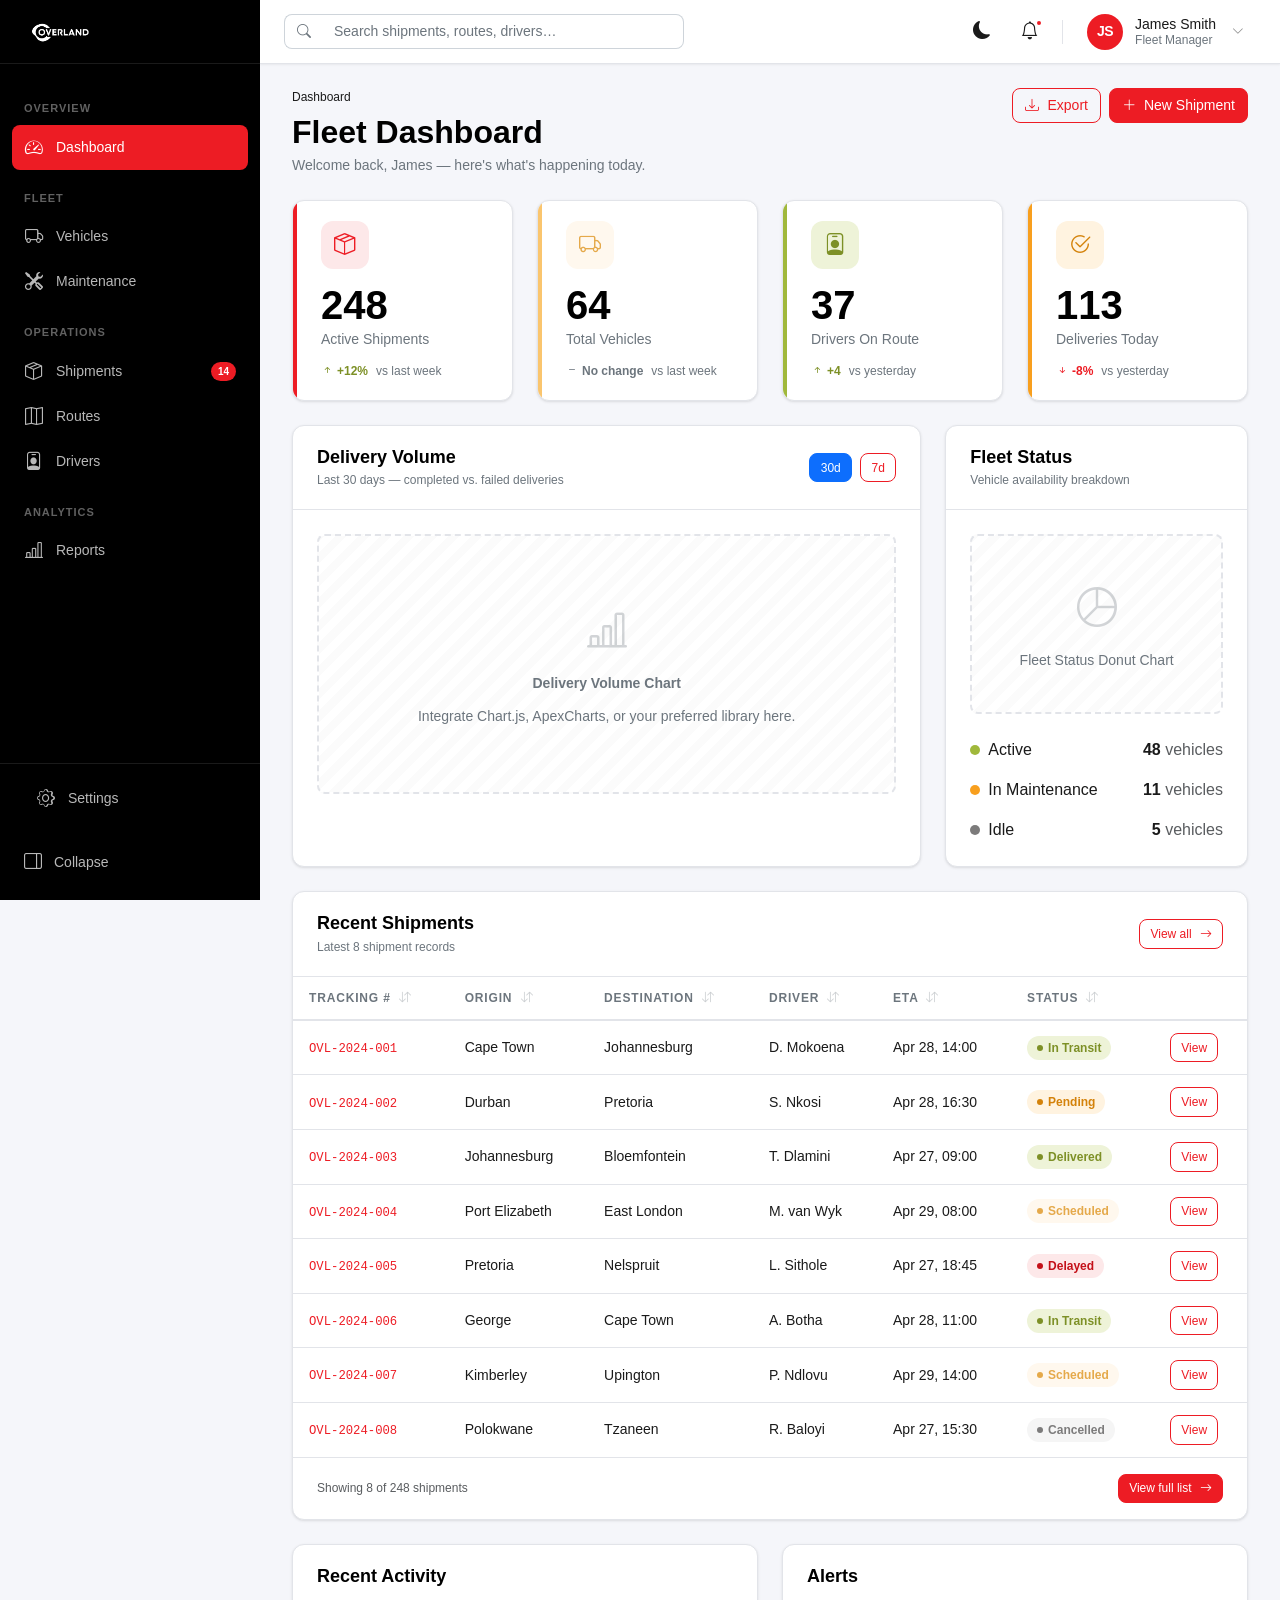
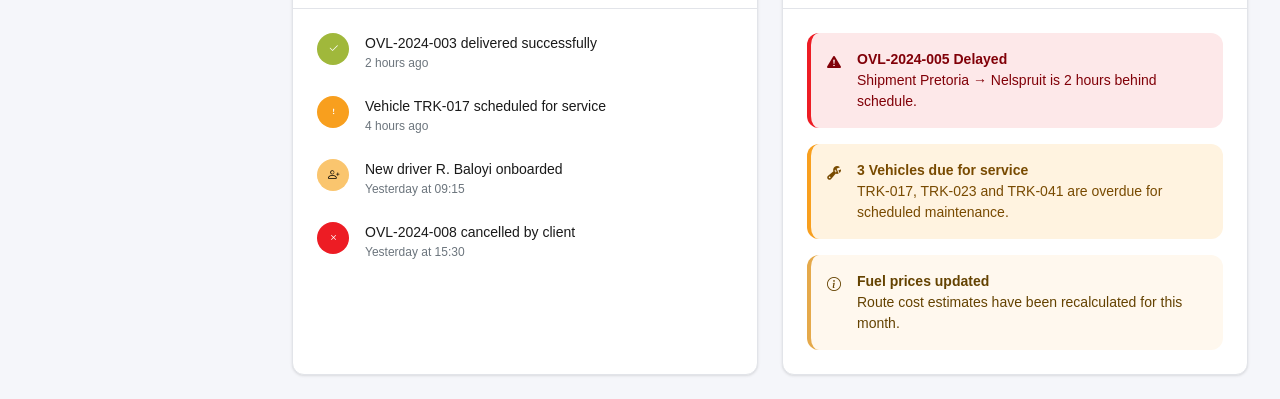
==== commit aa2d50dd: "enhanced a few things" ====
--- a/index.html
+++ b/index.html
@@ -4,7 +4,7 @@
   <meta charset="utf-8">
   <meta name="viewport" content="width=device-width, initial-scale=1">
   <title>Dashboard — Overland Fleet Management</title>
-  <link rel="icon" type="image/x-icon" href="image/BrandGuidline/overland_logo_favico/favicon.ico">
+  <link rel="icon" type="image/png" href="image/PNG/Logo-03.png">
 
   <!-- Bootstrap 5.3 -->
   <link rel="stylesheet" href="https://cdn.jsdelivr.net/npm/bootstrap@5.3.3/dist/css/bootstrap.min.css">
@@ -30,9 +30,9 @@
 
     <!-- Logo -->
     <div class="ol-sidebar__logo">
-      <img src="image/BrandGuidline/overland_logo_digital/SVG/Logo-03.svg"
+      <img src="image/PNG/Logo-02.png"
            alt="Overland" class="ol-sidebar__logo-full">
-      <img src="image/BrandGuidline/overland_logo_favico/favicon-32x32.png"
+      <img src="image/PNG/Logo-03.png"
            alt="Overland" class="ol-sidebar__logo-mark">
     </div>
 
@@ -52,13 +52,13 @@
         <!-- FLEET -->
         <li><span class="ol-sidebar__section-label">Fleet</span></li>
         <li class="ol-nav-item">
-          <a href="#" class="ol-nav-link" data-label="Vehicles">
+          <a href="pages/vehicles.html" class="ol-nav-link" data-label="Vehicles">
             <i class="bi bi-truck ol-nav-link__icon"></i>
             <span class="ol-nav-link__text">Vehicles</span>
           </a>
         </li>
         <li class="ol-nav-item">
-          <a href="#" class="ol-nav-link" data-label="Maintenance">
+          <a href="pages/maintenance.html" class="ol-nav-link" data-label="Maintenance">
             <i class="bi bi-tools ol-nav-link__icon"></i>
             <span class="ol-nav-link__text">Maintenance</span>
           </a>
@@ -74,13 +74,13 @@
           </a>
         </li>
         <li class="ol-nav-item">
-          <a href="#" class="ol-nav-link" data-label="Routes">
+          <a href="pages/routes.html" class="ol-nav-link" data-label="Routes">
             <i class="bi bi-map ol-nav-link__icon"></i>
             <span class="ol-nav-link__text">Routes</span>
           </a>
         </li>
         <li class="ol-nav-item">
-          <a href="#" class="ol-nav-link" data-label="Drivers">
+          <a href="pages/drivers.html" class="ol-nav-link" data-label="Drivers">
             <i class="bi bi-person-badge ol-nav-link__icon"></i>
             <span class="ol-nav-link__text">Drivers</span>
           </a>
@@ -89,7 +89,7 @@
         <!-- ANALYTICS -->
         <li><span class="ol-sidebar__section-label">Analytics</span></li>
         <li class="ol-nav-item">
-          <a href="#" class="ol-nav-link" data-label="Reports">
+          <a href="pages/reports.html" class="ol-nav-link" data-label="Reports">
             <i class="bi bi-bar-chart-line ol-nav-link__icon"></i>
             <span class="ol-nav-link__text">Reports</span>
           </a>
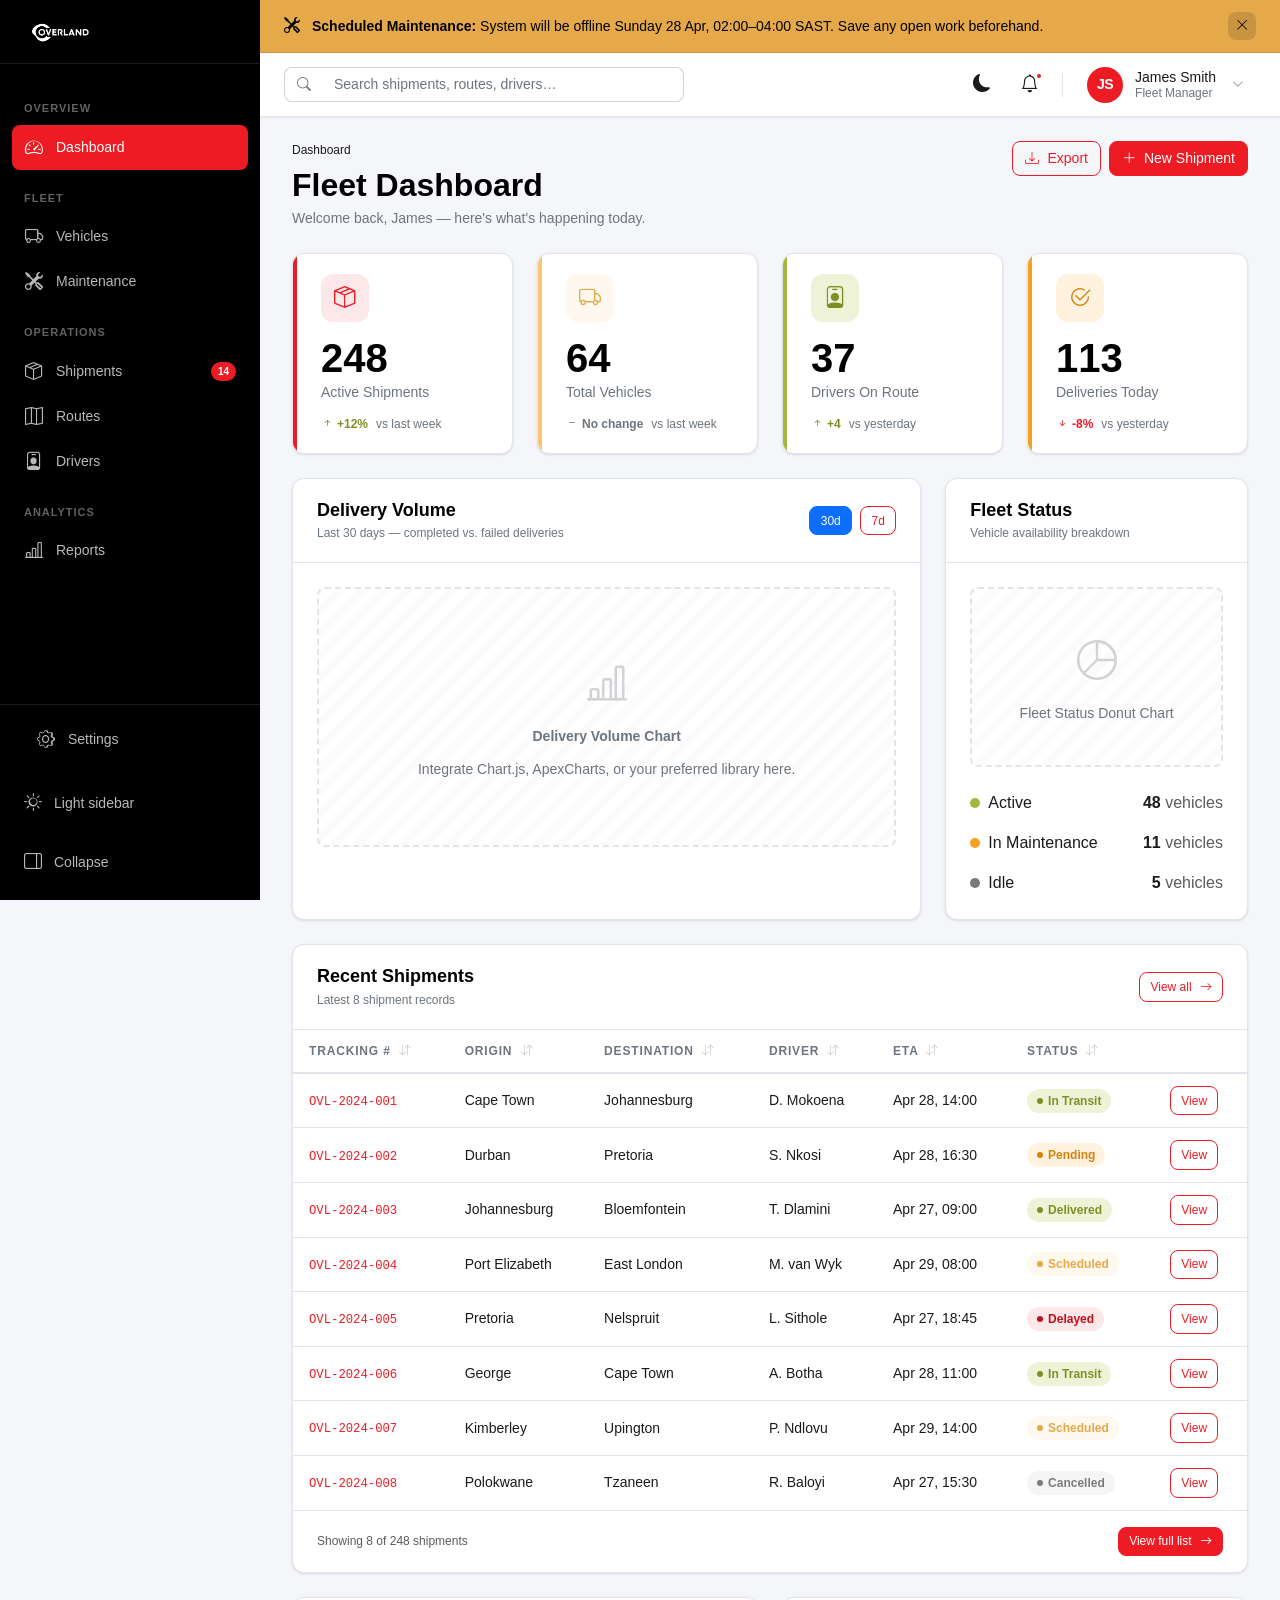
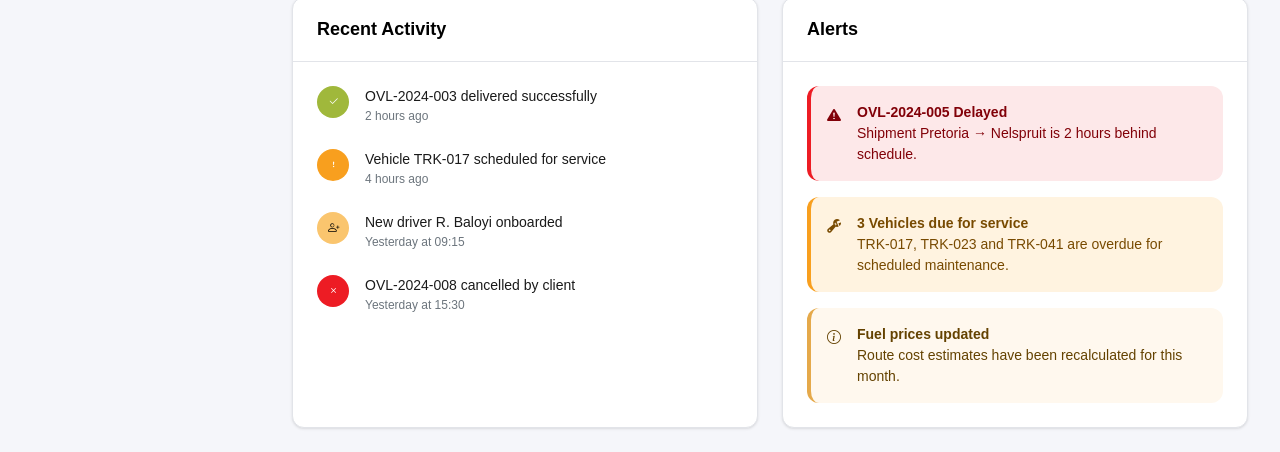
==== commit c33097fd: "feat: Enhance sidebar functionality and add announcement banner - Introduced a sidebar variant toggl" ====
--- a/index.html
+++ b/index.html
@@ -1,4 +1,4 @@
-<!doctype html>
+﻿<!doctype html>
 <html lang="en" data-bs-theme="light">
 <head>
   <meta charset="utf-8">
@@ -31,7 +31,8 @@
     <!-- Logo -->
     <div class="ol-sidebar__logo">
       <img src="image/PNG/Logo-02.png"
-           alt="Overland" class="ol-sidebar__logo-full">
+           alt="Overland" class="ol-sidebar__logo-full ol-sidebar__logo-full--dark">
+      <img src="image/PNG/Logo-01.png" alt="Overland" class="ol-sidebar__logo-full ol-sidebar__logo-full--light">
       <img src="image/PNG/Logo-03.png"
            alt="Overland" class="ol-sidebar__logo-mark">
     </div>
@@ -108,7 +109,10 @@
           </a>
         </li>
       </ul>
-      <button id="ol-sidebar-collapse-btn" class="ol-sidebar__collapse-btn"
+      <button id="ol-sidebar-variant-btn" class="ol-sidebar__variant-btn" aria-label="Toggle sidebar style">
+        <i class="bi bi-sun"></i>
+        <span>Light sidebar</span>
+      </button>      <button id="ol-sidebar-collapse-btn" class="ol-sidebar__collapse-btn"
               aria-label="Collapse sidebar" title="Collapse sidebar">
         <i class="bi bi-layout-sidebar-reverse"></i>
         <span>Collapse</span>
@@ -126,7 +130,17 @@
   <div id="ol-main-wrapper" class="ol-main-wrapper">
 
     <!-- TOP BAR -->
-    <header class="ol-topbar">
+        <!-- Announcement Banner -->
+    <div id="ol-announcement-banner" class="ol-announcement-banner ol-announcement-banner--info" role="status" aria-live="polite">
+      <div class="ol-announcement-banner__content">
+        <i class="bi bi-tools"></i>
+        <span><strong>Scheduled Maintenance:</strong> System will be offline Sunday 28 Apr, 02:00&#8211;04:00 SAST. Save any open work beforehand.</span>
+      </div>
+      <button type="button" class="ol-announcement-banner__close" id="ol-banner-dismiss" aria-label="Dismiss announcement">
+        <i class="bi bi-x-lg"></i>
+      </button>
+    </div>
+<header class="ol-topbar">
       <button id="ol-mobile-toggle" class="ol-topbar__mobile-toggle" aria-label="Open navigation">
         <i class="bi bi-list"></i>
       </button>
--- a/assets/css/overland-light.css
+++ b/assets/css/overland-light.css
@@ -70,4 +70,14 @@
   /* Text */
   --ol-muted-text:             #6c757d;
   --ol-heading-color:          var(--ol-black);
+
+  /* ── Light Sidebar Variant ──────────────────────────────────────────────── */
+  --ol-sidebar-light-bg:               #ffffff;
+  --ol-sidebar-light-border:           #e2e4e9;
+  --ol-sidebar-light-text:             rgba(26, 26, 26, .68);
+  --ol-sidebar-light-text-active:      #1a1a1a;
+  --ol-sidebar-light-item-active-bg:   var(--ol-red-light);
+  --ol-sidebar-light-item-active-color: var(--ol-red-dark);
+  --ol-sidebar-light-item-hover-bg:    rgba(0, 0, 0, .045);
+  --ol-sidebar-light-section-label:    rgba(26, 26, 26, .36);
 }
--- a/assets/css/overland.css
+++ b/assets/css/overland.css
@@ -221,7 +221,8 @@
 .ol-sidebar.collapsed .ol-nav-link__text,
 .ol-sidebar.collapsed .ol-nav-link__badge,
 .ol-sidebar.collapsed .ol-sidebar__section-label,
-.ol-sidebar.collapsed .ol-sidebar__collapse-btn span {
+.ol-sidebar.collapsed .ol-sidebar__collapse-btn span,
+.ol-sidebar.collapsed .ol-sidebar__variant-btn span {
   opacity: 0;
   pointer-events: none;
   overflow: hidden;
@@ -1073,6 +1074,18 @@
 .fw-black    { font-weight: var(--ol-fw-black) !important; }
 .fw-medium   { font-weight: var(--ol-fw-medium) !important; }
 
+/* Extended spacing utilities (Bootstrap 5 stops at 5 = 3rem) */
+.mb-6  { margin-bottom: 2rem !important; }
+.mt-6  { margin-top:    2rem !important; }
+.my-6  { margin-top:    2rem !important; margin-bottom: 2rem !important; }
+.ms-6  { margin-left:   2rem !important; }
+.me-6  { margin-right:  2rem !important; }
+.pb-6  { padding-bottom: 2rem !important; }
+.pt-6  { padding-top:    2rem !important; }
+.py-6  { padding-top:    2rem !important; padding-bottom: 2rem !important; }
+.px-6  { padding-left:   2rem !important; padding-right:  2rem !important; }
+.gap-6 { gap: 2rem !important; }
+
 /* Spacing helpers */
 .gap-xs  { gap: var(--ol-space-2) !important; }
 .gap-sm  { gap: var(--ol-space-3) !important; }
@@ -1156,3 +1169,310 @@
 [data-bs-theme="dark"] .ol-stat-card__icon-wrap--gold   { background-color: rgba(250,197,110,.15); }
 [data-bs-theme="dark"] .ol-stat-card__icon-wrap--lime   { background-color: rgba(160,184,59,.15); }
 [data-bs-theme="dark"] .ol-stat-card__icon-wrap--orange { background-color: rgba(248,159,30,.15); }
+
+
+/* ── 27. Announcement Banner ─────────────────────────────────────────────── */
+
+.ol-announcement-banner {
+  display: flex;
+  align-items: center;
+  justify-content: space-between;
+  gap: var(--ol-space-3);
+  padding: var(--ol-space-3) var(--ol-space-6);
+  background-color: var(--ol-gold-dark);
+  color: var(--ol-black);
+  font-size: var(--ol-fs-sm);
+  font-weight: var(--ol-fw-medium);
+  min-height: 44px;
+  position: relative;
+  z-index: 1035;
+  border-bottom: 1px solid rgba(0, 0, 0, .12);
+  flex-shrink: 0;
+  transition: opacity var(--ol-transition-fast), max-height var(--ol-transition-base);
+}
+
+.ol-announcement-banner--warning { background-color: var(--ol-orange); color: var(--ol-black); }
+.ol-announcement-banner--danger  { background-color: var(--ol-red);    color: #ffffff; }
+.ol-announcement-banner--success { background-color: var(--ol-lime);   color: #ffffff; }
+
+.ol-announcement-banner__content {
+  display: flex;
+  align-items: center;
+  gap: var(--ol-space-3);
+  flex: 1;
+  min-width: 0;
+}
+.ol-announcement-banner__content i { flex-shrink: 0; font-size: 1rem; }
+
+.ol-announcement-banner__close {
+  flex-shrink: 0;
+  display: flex;
+  align-items: center;
+  justify-content: center;
+  width: 28px;
+  height: 28px;
+  border: none;
+  background: rgba(0, 0, 0, .12);
+  border-radius: var(--ol-radius-md);
+  color: inherit;
+  cursor: pointer;
+  font-size: .8rem;
+  line-height: 1;
+  transition: background-color var(--ol-transition-fast);
+}
+.ol-announcement-banner__close:hover { background: rgba(0, 0, 0, .22); }
+.ol-announcement-banner--danger .ol-announcement-banner__close,
+.ol-announcement-banner--success .ol-announcement-banner__close { background: rgba(255, 255, 255, .2); }
+.ol-announcement-banner--danger .ol-announcement-banner__close:hover,
+.ol-announcement-banner--success .ol-announcement-banner__close:hover { background: rgba(255, 255, 255, .32); }
+
+.ol-announcement-banner.dismissed { display: none; }
+
+[data-bs-theme="dark"] .ol-announcement-banner {
+  background-color: #2d2500;
+  color: var(--ol-gold);
+  border-bottom-color: rgba(250, 197, 110, .12);
+}
+[data-bs-theme="dark"] .ol-announcement-banner__close {
+  background: rgba(250, 197, 110, .14);
+  color: var(--ol-gold);
+}
+[data-bs-theme="dark"] .ol-announcement-banner__close:hover { background: rgba(250, 197, 110, .26); }
+
+
+/* ── 28. Sidebar Light Variant ───────────────────────────────────────────── */
+
+/* The extra logo images — hidden by default, shown when light variant active  */
+.ol-sidebar__logo-full--light { display: none; }
+
+/* Light variant container overrides (only applies in light theme) */
+[data-bs-theme="light"] .ol-sidebar--light {
+  background-color: var(--ol-sidebar-light-bg);
+  border-right: 1px solid var(--ol-sidebar-light-border);
+  box-shadow: var(--ol-shadow-sm);
+}
+
+/* Logo swap */
+[data-bs-theme="light"] .ol-sidebar--light .ol-sidebar__logo-full--dark  { display: none; }
+[data-bs-theme="light"] .ol-sidebar--light .ol-sidebar__logo-full--light { display: block; }
+[data-bs-theme="light"] .ol-sidebar--light .ol-sidebar__logo { border-bottom-color: var(--ol-sidebar-light-border); }
+[data-bs-theme="light"] .ol-sidebar--light .ol-sidebar__footer { border-top-color: var(--ol-sidebar-light-border); }
+
+/* Nav text + interactions */
+[data-bs-theme="light"] .ol-sidebar--light .ol-sidebar__section-label { color: var(--ol-sidebar-light-section-label); }
+
+[data-bs-theme="light"] .ol-sidebar--light .ol-nav-link {
+  color: var(--ol-sidebar-light-text);
+}
+[data-bs-theme="light"] .ol-sidebar--light .ol-nav-link:hover {
+  background-color: var(--ol-sidebar-light-item-hover-bg);
+  color: var(--ol-sidebar-light-text-active);
+  text-decoration: none;
+}
+[data-bs-theme="light"] .ol-sidebar--light .ol-nav-link.active {
+  background-color: var(--ol-sidebar-light-item-active-bg);
+  color: var(--ol-sidebar-light-item-active-color);
+}
+[data-bs-theme="light"] .ol-sidebar--light .ol-nav-link__badge { background-color: var(--ol-red); color: #fff; }
+
+/* Collapsed tooltip uses dark tooltip on light bg */
+[data-bs-theme="light"] .ol-sidebar--light.collapsed .ol-nav-link::after {
+  background-color: #1a1a1a;
+  color: #fff;
+}
+
+/* Scrollbar */
+[data-bs-theme="light"] .ol-sidebar--light .ol-sidebar__nav {
+  scrollbar-color: rgba(0, 0, 0, .12) transparent;
+}
+[data-bs-theme="light"] .ol-sidebar--light .ol-sidebar__nav::-webkit-scrollbar-thumb {
+  background: rgba(0, 0, 0, .12);
+}
+
+/* Buttons */
+[data-bs-theme="light"] .ol-sidebar--light .ol-sidebar__collapse-btn,
+[data-bs-theme="light"] .ol-sidebar--light .ol-sidebar__variant-btn {
+  color: var(--ol-sidebar-light-text);
+}
+[data-bs-theme="light"] .ol-sidebar--light .ol-sidebar__collapse-btn:hover,
+[data-bs-theme="light"] .ol-sidebar--light .ol-sidebar__variant-btn:hover {
+  background-color: var(--ol-sidebar-light-item-hover-bg);
+  color: var(--ol-sidebar-light-text-active);
+}
+
+/* Sidebar variant toggle button */
+.ol-sidebar__variant-btn {
+  display: flex;
+  align-items: center;
+  gap: var(--ol-space-3);
+  width: 100%;
+  padding: var(--ol-space-3);
+  background: none;
+  border: none;
+  border-radius: var(--ol-radius-md);
+  color: var(--ol-sidebar-text);
+  font-size: var(--ol-fs-sm);
+  font-weight: var(--ol-fw-medium);
+  cursor: pointer;
+  white-space: nowrap;
+  overflow: hidden;
+  transition: background-color var(--ol-transition-fast), color var(--ol-transition-fast);
+  margin-bottom: var(--ol-space-2);
+}
+.ol-sidebar__variant-btn:hover {
+  background-color: var(--ol-sidebar-item-hover-bg);
+  color: var(--ol-sidebar-text-active);
+}
+.ol-sidebar__variant-btn .bi {
+  flex-shrink: 0;
+  font-size: 1.125rem;
+}
+.ol-sidebar__variant-btn span {
+  transition: opacity var(--ol-transition-base);
+}
+
+/* Collapsed state: hide label, center icon */
+.ol-sidebar.collapsed .ol-sidebar__variant-btn { justify-content: center; }
+.ol-sidebar.collapsed .ol-sidebar__variant-btn span {
+  opacity: 0;
+  pointer-events: none;
+  overflow: hidden;
+  width: 0;
+  padding: 0;
+  margin: 0;
+}
+
+/* Hide variant toggle in dark theme (sidebar is always dark there) */
+[data-bs-theme="dark"] .ol-sidebar__variant-btn { display: none; }
+
+
+/* ── 29. Improved Auth / Login Page ──────────────────────────────────────── */
+
+/* Full-screen left visual area with floating sign-in panel (desktop) */
+.ol-auth-page {
+  position: relative;
+  min-height: 100vh;
+  overflow: hidden;
+}
+
+.ol-auth-brand-panel {
+  position: fixed;
+  inset: 0;
+  width: 100vw;
+  height: 100vh;
+  padding: var(--ol-space-12);
+  align-items: flex-start;
+  justify-content: center;
+}
+
+.ol-auth-brand-panel__content {
+  max-width: 440px;
+  text-align: left;
+}
+
+.ol-auth-brand-panel__graphic {
+  opacity: .22;
+}
+
+/* Theme-adaptive full-screen visual background */
+[data-bs-theme="dark"] .ol-auth-brand-panel {
+  background:
+    radial-gradient(circle at 75% 10%, rgba(237, 28, 36, .22) 0%, transparent 42%),
+    radial-gradient(circle at 10% 100%, rgba(250, 197, 110, .12) 0%, transparent 45%),
+    #090a0e;
+}
+
+[data-bs-theme="light"] .ol-auth-brand-panel {
+  background:
+    radial-gradient(circle at 80% 0%, rgba(237, 28, 36, .32) 0%, transparent 38%),
+    radial-gradient(circle at 0% 100%, rgba(248, 159, 30, .20) 0%, transparent 42%),
+    linear-gradient(140deg, #0f1218 0%, #1a1f2b 48%, #18191f 100%);
+}
+
+[data-bs-theme="light"] .ol-auth-brand-panel__red-stripe { background-color: var(--ol-gold-dark); }
+[data-bs-theme="dark"] .ol-auth-brand-panel__red-stripe { background-color: var(--ol-red); }
+
+.ol-auth-brand-panel::after {
+  content: '';
+  position: absolute;
+  inset: 0;
+  background: radial-gradient(ellipse at 100% 0%, rgba(255, 255, 255, .05) 0%, transparent 45%);
+  pointer-events: none;
+}
+
+.ol-auth-form-panel {
+  position: relative;
+  z-index: 2;
+  min-height: 100vh;
+  width: min(46vw, 720px);
+  margin-left: auto;
+  padding: var(--ol-space-12) clamp(1.5rem, 3vw, 2.5rem);
+  background: linear-gradient(90deg, rgba(245, 246, 250, .82) 0%, rgba(245, 246, 250, .95) 100%);
+  backdrop-filter: blur(2px);
+}
+
+[data-bs-theme="dark"] .ol-auth-form-panel {
+  background: linear-gradient(90deg, rgba(9, 10, 14, .76) 0%, rgba(9, 10, 14, .92) 100%);
+}
+
+/* Accent stripe at top of form panel */
+.ol-auth-form-panel__stripe {
+  position: absolute;
+  top: 0;
+  left: 0;
+  right: 0;
+  height: 4px;
+  background: linear-gradient(90deg, var(--ol-red) 0%, var(--ol-gold-dark) 100%);
+  pointer-events: none;
+}
+
+/* Card styling */
+[data-bs-theme="light"] .ol-auth-card {
+  background: #ffffff;
+  border-radius: var(--ol-radius-xl);
+  padding: var(--ol-space-8);
+  box-shadow: 0 10px 40px rgba(0, 0, 0, .14), 0 2px 6px rgba(0, 0, 0, .06);
+  border: 1px solid rgba(0, 0, 0, .08);
+}
+
+[data-bs-theme="dark"] .ol-auth-card {
+  background: rgba(22, 24, 30, .9);
+  border-radius: var(--ol-radius-xl);
+  padding: var(--ol-space-8);
+  border: 1px solid #2c2c2c;
+  box-shadow: 0 10px 40px rgba(0, 0, 0, .45);
+}
+
+/* Always-visible logo in form panel */
+.ol-auth-logo {
+  display: block;
+  margin-bottom: var(--ol-space-6);
+  text-align: center;
+}
+.ol-auth-logo img { height: 42px; }
+
+/* Divider on login form */
+.ol-auth-divider {
+  display: flex;
+  align-items: center;
+  gap: var(--ol-space-3);
+  margin: var(--ol-space-5) 0;
+  color: var(--ol-muted-text);
+  font-size: var(--ol-fs-xs);
+}
+.ol-auth-divider::before,
+.ol-auth-divider::after {
+  content: '';
+  flex: 1;
+  height: 1px;
+  background: var(--ol-card-border);
+}
+
+@media (max-width: 991.98px) {
+  .ol-auth-form-panel {
+    width: 100%;
+    margin-left: 0;
+    backdrop-filter: none;
+    background: var(--ol-page-bg);
+  }
+}
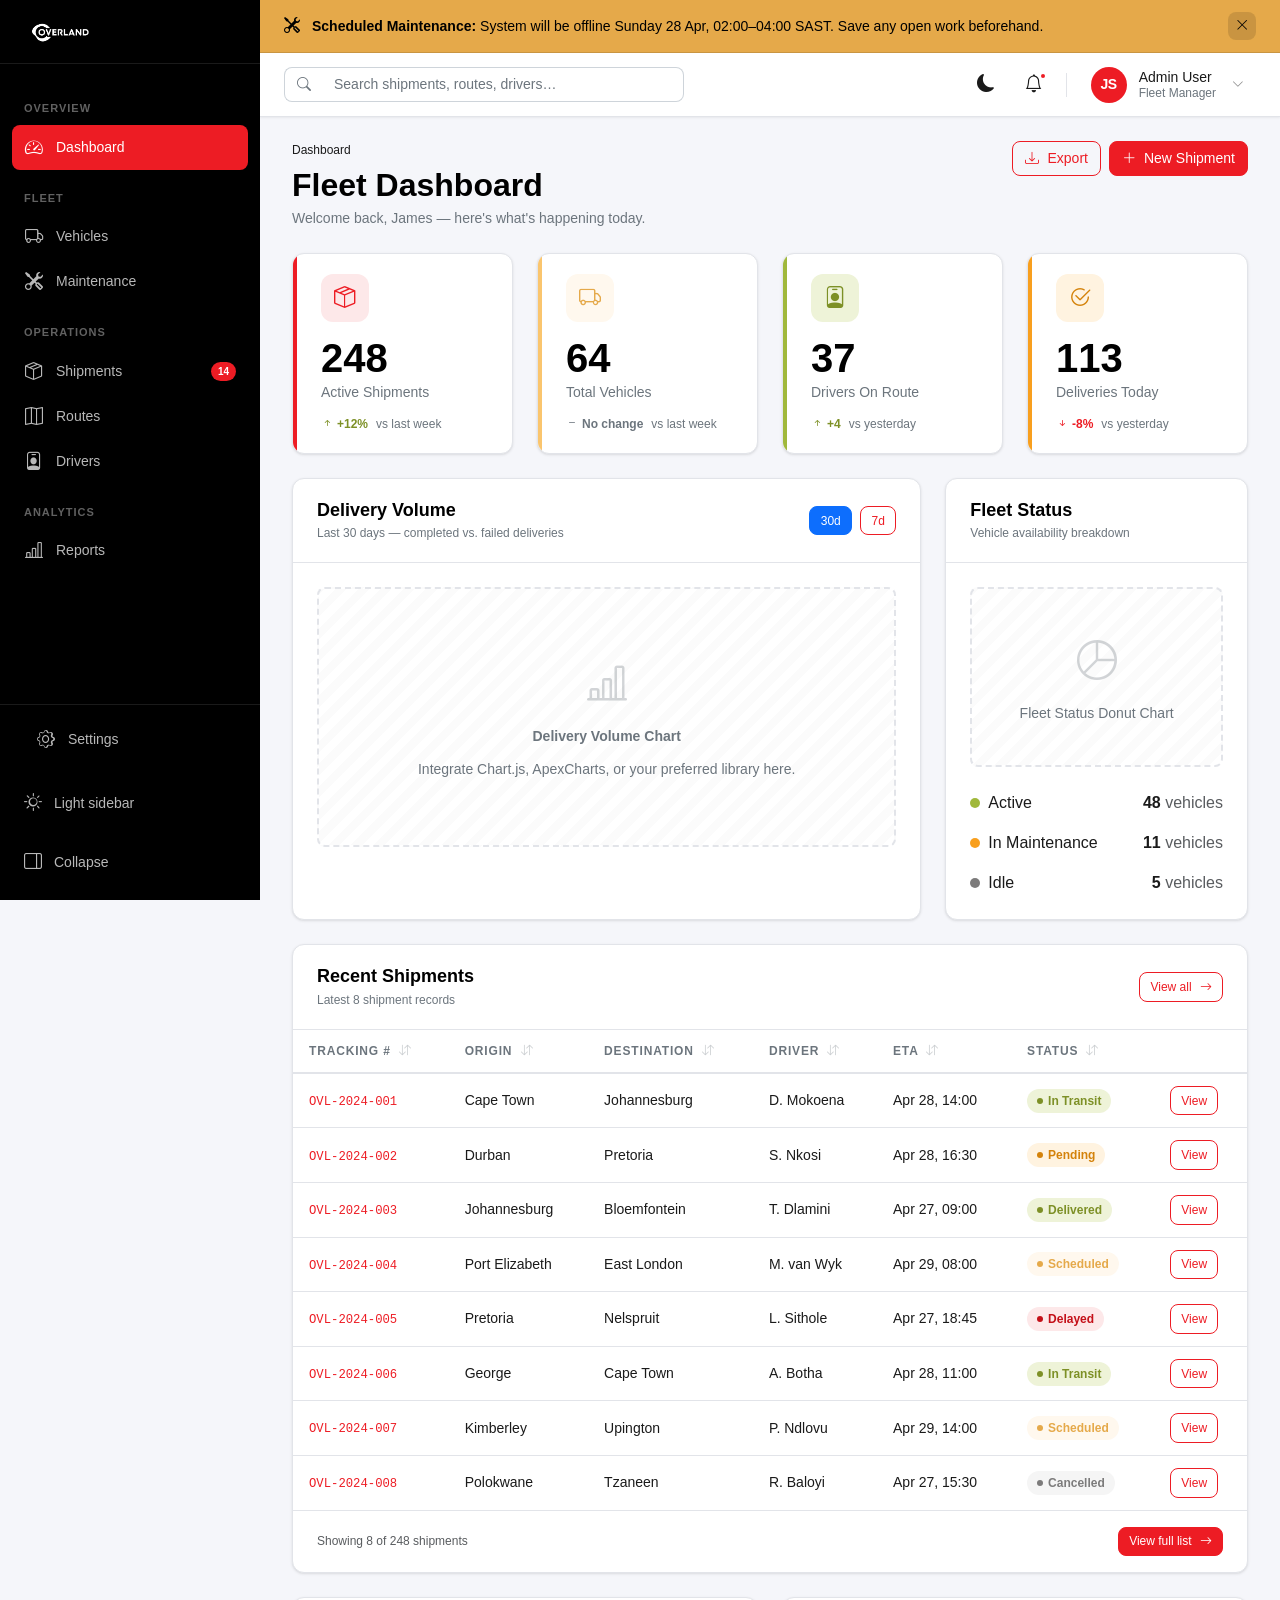
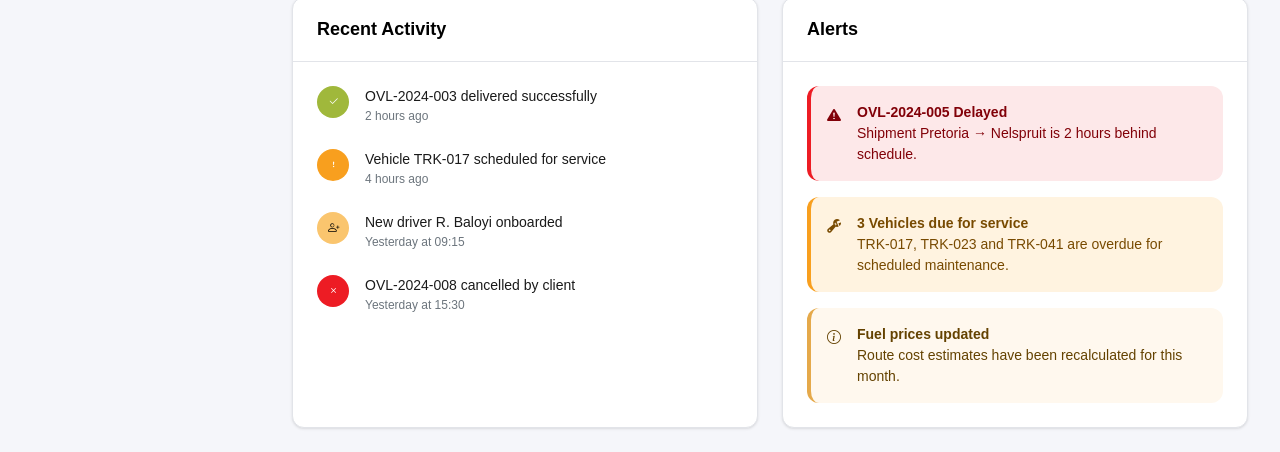
==== commit 26ee854a: "a little change" ====
--- a/index.html
+++ b/index.html
@@ -174,10 +174,10 @@
                   data-bs-toggle="dropdown" aria-expanded="false" aria-haspopup="true">
             <div class="ol-avatar">JS</div>
             <div class="ol-topbar__user-info">
-              <span class="ol-topbar__user-name">James Smith</span>
+              <span class="ol-topbar__user-name">Admin User</span>
               <span class="ol-topbar__user-role">Fleet Manager</span>
             </div>
-            <i class="bi bi-chevron-down ms-1" style="font-size:.75rem;opacity:.5;"></i>
+            <i class="bi bi-chevron-down ms-1 ol-topbar__chevron"></i>
           </button>
           <ul class="dropdown-menu dropdown-menu-end" aria-labelledby="userDropdown">
             <li><h6 class="dropdown-header">My Account</h6></li>
@@ -302,7 +302,7 @@
                    Chart.js → https://www.chartjs.org/
                    ApexCharts → https://apexcharts.com/
                    ══════════════════════════════════════════════════════ -->
-              <div class="ol-chart-placeholder" style="min-height:260px;" aria-label="Chart placeholder">
+              <div class="ol-chart-placeholder ol-chart-placeholder--lg" aria-label="Chart placeholder">
                 <i class="bi bi-bar-chart-line"></i>
                 <strong>Delivery Volume Chart</strong>
                 <span class="text-center px-4">Integrate Chart.js, ApexCharts, or your preferred library here.</span>
@@ -322,7 +322,7 @@
             </div>
             <div class="ol-card__body">
               <!-- Chart placeholder -->
-              <div class="ol-chart-placeholder" style="min-height:180px;" aria-label="Donut chart placeholder">
+              <div class="ol-chart-placeholder ol-chart-placeholder--md" aria-label="Donut chart placeholder">
                 <i class="bi bi-pie-chart"></i>
                 <span>Fleet Status Donut Chart</span>
               </div>
@@ -330,21 +330,21 @@
               <div class="mt-4 d-flex flex-column gap-3">
                 <div class="d-flex align-items-center justify-content-between">
                   <div class="d-flex align-items-center gap-2">
-                    <span style="width:10px;height:10px;border-radius:50%;background:var(--ol-lime);flex-shrink:0;display:inline-block;"></span>
+                    <span class="ol-legend-dot ol-legend-dot--lime"></span>
                     <span class="fs-sm">Active</span>
                   </div>
                   <strong>48 <span class="text-muted fw-normal">vehicles</span></strong>
                 </div>
                 <div class="d-flex align-items-center justify-content-between">
                   <div class="d-flex align-items-center gap-2">
-                    <span style="width:10px;height:10px;border-radius:50%;background:var(--ol-orange);flex-shrink:0;display:inline-block;"></span>
+                    <span class="ol-legend-dot ol-legend-dot--orange"></span>
                     <span class="fs-sm">In Maintenance</span>
                   </div>
                   <strong>11 <span class="text-muted fw-normal">vehicles</span></strong>
                 </div>
                 <div class="d-flex align-items-center justify-content-between">
                   <div class="d-flex align-items-center gap-2">
-                    <span style="width:10px;height:10px;border-radius:50%;background:var(--ol-gray);flex-shrink:0;display:inline-block;"></span>
+                    <span class="ol-legend-dot ol-legend-dot--gray"></span>
                     <span class="fs-sm">Idle</span>
                   </div>
                   <strong>5 <span class="text-muted fw-normal">vehicles</span></strong>
@@ -459,7 +459,7 @@
           </div>
         </div>
         <div class="ol-card__footer d-flex justify-content-between align-items-center flex-wrap gap-2">
-          <span class="text-muted" style="font-size:var(--ol-fs-xs);">Showing 8 of 248 shipments</span>
+          <span class="text-muted ol-meta-text-xs">Showing 8 of 248 shipments</span>
           <a href="pages/table.html" class="btn btn-sm btn-primary btn-icon">
             View full list <i class="bi bi-arrow-right"></i>
           </a>
@@ -478,39 +478,39 @@
             <div class="ol-card__body">
               <ul class="list-unstyled mb-0 d-flex flex-column gap-4">
                 <li class="d-flex gap-3">
-                  <div class="ol-avatar" style="background-color:var(--ol-lime);width:32px;height:32px;font-size:.7rem;flex-shrink:0;">
+                  <div class="ol-avatar ol-activity-avatar ol-activity-avatar--lime">
                     <i class="bi bi-check2"></i>
                   </div>
                   <div>
-                    <div style="font-size:var(--ol-fs-sm);font-weight:var(--ol-fw-medium);">OVL-2024-003 delivered successfully</div>
-                    <div style="font-size:var(--ol-fs-xs);color:var(--ol-muted-text);">2 hours ago</div>
+                    <div class="ol-activity-title">OVL-2024-003 delivered successfully</div>
+                    <div class="ol-activity-time">2 hours ago</div>
                   </div>
                 </li>
                 <li class="d-flex gap-3">
-                  <div class="ol-avatar" style="background-color:var(--ol-orange);width:32px;height:32px;font-size:.7rem;flex-shrink:0;">
+                  <div class="ol-avatar ol-activity-avatar ol-activity-avatar--orange">
                     <i class="bi bi-exclamation"></i>
                   </div>
                   <div>
-                    <div style="font-size:var(--ol-fs-sm);font-weight:var(--ol-fw-medium);">Vehicle TRK-017 scheduled for service</div>
-                    <div style="font-size:var(--ol-fs-xs);color:var(--ol-muted-text);">4 hours ago</div>
+                    <div class="ol-activity-title">Vehicle TRK-017 scheduled for service</div>
+                    <div class="ol-activity-time">4 hours ago</div>
                   </div>
                 </li>
                 <li class="d-flex gap-3">
-                  <div class="ol-avatar" style="background-color:var(--ol-gold);width:32px;height:32px;font-size:.7rem;flex-shrink:0;color:var(--ol-black);">
+                  <div class="ol-avatar ol-activity-avatar ol-activity-avatar--gold">
                     <i class="bi bi-person-plus"></i>
                   </div>
                   <div>
-                    <div style="font-size:var(--ol-fs-sm);font-weight:var(--ol-fw-medium);">New driver R. Baloyi onboarded</div>
-                    <div style="font-size:var(--ol-fs-xs);color:var(--ol-muted-text);">Yesterday at 09:15</div>
+                    <div class="ol-activity-title">New driver R. Baloyi onboarded</div>
+                    <div class="ol-activity-time">Yesterday at 09:15</div>
                   </div>
                 </li>
                 <li class="d-flex gap-3">
-                  <div class="ol-avatar" style="background-color:var(--ol-red);width:32px;height:32px;font-size:.7rem;flex-shrink:0;">
+                  <div class="ol-avatar ol-activity-avatar ol-activity-avatar--red">
                     <i class="bi bi-x"></i>
                   </div>
                   <div>
-                    <div style="font-size:var(--ol-fs-sm);font-weight:var(--ol-fw-medium);">OVL-2024-008 cancelled by client</div>
-                    <div style="font-size:var(--ol-fs-xs);color:var(--ol-muted-text);">Yesterday at 15:30</div>
+                    <div class="ol-activity-title">OVL-2024-008 cancelled by client</div>
+                    <div class="ol-activity-time">Yesterday at 15:30</div>
                   </div>
                 </li>
               </ul>
--- a/assets/css/overland.css
+++ b/assets/css/overland.css
@@ -90,8 +90,6 @@
   overflow-y: auto;
   overflow-x: hidden;
   padding: var(--ol-space-4) 0;
-  scrollbar-width: thin;
-  scrollbar-color: rgba(255, 255, 255, .15) transparent;
 }
 .ol-sidebar__nav::-webkit-scrollbar { width: 4px; }
 .ol-sidebar__nav::-webkit-scrollbar-thumb {
@@ -379,6 +377,7 @@
 .ol-topbar__user-info { display: flex; flex-direction: column; text-align: left; }
 .ol-topbar__user-name { font-size: var(--ol-fs-sm); font-weight: var(--ol-fw-medium); line-height: 1.3; }
 .ol-topbar__user-role { font-size: var(--ol-fs-xs); color: var(--ol-muted-text); line-height: 1.3; }
+.ol-topbar__chevron { font-size: .75rem; opacity: .5; }
 
 /* User / team avatar */
 .ol-avatar {
@@ -475,6 +474,10 @@
 
 .ol-card__body { padding: var(--ol-space-6); }
 .ol-card__body--flush { padding: 0; }
+.ol-card__body--compact {
+  padding-top: var(--ol-space-4);
+  padding-bottom: var(--ol-space-4);
+}
 
 .ol-card__footer {
   padding: var(--ol-space-4) var(--ol-space-6);
@@ -576,7 +579,72 @@
     rgba(128,128,128,.03) 16px
   );
 }
+.ol-chart-placeholder--lg { min-height: 260px; }
+.ol-chart-placeholder--md { min-height: 180px; }
+.ol-chart-placeholder--sm {
+  min-height: 140px;
+  height: 140px;
+}
+.ol-chart-placeholder--200 {
+  min-height: 200px;
+  height: 200px;
+}
+.ol-chart-placeholder--280 {
+  min-height: 280px;
+  height: 280px;
+}
 .ol-chart-placeholder .bi { font-size: 2.5rem; opacity: .3; }
+
+.ol-legend-dot {
+  width: 10px;
+  height: 10px;
+  border-radius: 50%;
+  flex-shrink: 0;
+  display: inline-block;
+}
+.ol-legend-dot--lime { background: var(--ol-lime); }
+.ol-legend-dot--orange { background: var(--ol-orange); }
+.ol-legend-dot--red { background: var(--ol-red); }
+.ol-legend-dot--gray { background: var(--ol-gray); }
+.ol-meta-text-xs { font-size: var(--ol-fs-xs); }
+
+.ol-activity-avatar {
+  width: 32px;
+  height: 32px;
+  font-size: .7rem;
+  flex-shrink: 0;
+}
+.ol-activity-avatar--lime { background-color: var(--ol-lime); }
+.ol-activity-avatar--orange { background-color: var(--ol-orange); }
+.ol-activity-avatar--gold {
+  background-color: var(--ol-gold);
+  color: var(--ol-black);
+}
+.ol-activity-avatar--red { background-color: var(--ol-red); }
+.ol-activity-title {
+  font-size: var(--ol-fs-sm);
+  font-weight: var(--ol-fw-medium);
+}
+.ol-activity-time {
+  font-size: var(--ol-fs-xs);
+  color: var(--ol-muted-text);
+}
+
+.ol-table-col-select { width: 40px; }
+.ol-table-col-actions { width: 120px; }
+
+.ol-avatar--sm {
+  width: 32px;
+  height: 32px;
+  font-size: .7rem;
+}
+
+.ol-avatar--xl {
+  width: 72px;
+  height: 72px;
+  font-size: 1.5rem;
+  font-weight: 900;
+}
 
 
 /* ── 10. Buttons ─────────────────────────────────────────────────────────── */
@@ -693,7 +761,7 @@
 
 /* ── 12. Tables ──────────────────────────────────────────────────────────── */
 
-.ol-table-container { overflow-x: auto; -webkit-overflow-scrolling: touch; }
+.ol-table-container { overflow-x: auto; }
 
 .ol-table {
   width: 100%;
@@ -712,6 +780,7 @@
   padding: var(--ol-space-3) var(--ol-space-4);
   white-space: nowrap;
   cursor: pointer;
+  -webkit-user-select: none;
   user-select: none;
   background-color: var(--ol-card-bg);
   position: sticky;
@@ -913,6 +982,7 @@
 .ol-auth-brand-panel__graphic {
   position: absolute;
   inset: 0;
+  background-image: url('../../image/graphic_element.png');
   background-size: cover;
   background-position: center;
   background-repeat: no-repeat;
@@ -938,6 +1008,67 @@
 
 .ol-auth-logo { margin-bottom: var(--ol-space-8); text-align: center; }
 .ol-auth-logo img { height: 48px; }
+
+.ol-auth-brand-logo {
+  height: 52px;
+  margin-bottom: 2.5rem;
+}
+
+.ol-auth-brand-heading {
+  font-family: var(--ol-font-brand);
+  font-size: var(--ol-fs-2xl);
+  font-weight: var(--ol-fw-black);
+  margin-bottom: var(--ol-space-4);
+  line-height: 1.2;
+}
+
+.ol-auth-brand-copy {
+  font-size: var(--ol-fs-sm);
+  opacity: .75;
+  line-height: 1.7;
+  margin-bottom: var(--ol-space-8);
+}
+
+.ol-auth-feature-icon {
+  width: 28px;
+  height: 28px;
+  border-radius: 6px;
+  display: flex;
+  align-items: center;
+  justify-content: center;
+  flex-shrink: 0;
+}
+.ol-auth-feature-icon .bi { font-size: .875rem; }
+.ol-auth-feature-icon--gold { background: rgba(250, 197, 110, .2); }
+.ol-auth-feature-icon--gold .bi { color: var(--ol-gold); }
+.ol-auth-feature-icon--lime { background: rgba(160, 184, 59, .2); }
+.ol-auth-feature-icon--lime .bi { color: var(--ol-lime); }
+.ol-auth-feature-icon--red { background: rgba(237, 28, 36, .2); }
+.ol-auth-feature-icon--red .bi { color: var(--ol-red); }
+
+.ol-auth-feature-title {
+  font-size: var(--ol-fs-sm);
+  font-weight: var(--ol-fw-bold);
+}
+
+.ol-auth-feature-copy {
+  font-size: var(--ol-fs-xs);
+  opacity: .65;
+  margin-top: 2px;
+}
+
+.ol-auth-brand-tagline {
+  font-size: var(--ol-fs-xs);
+  opacity: .4;
+  margin-top: var(--ol-space-12);
+  letter-spacing: .06em;
+  text-transform: uppercase;
+}
+
+.ol-auth-link-xs { font-size: var(--ol-fs-xs); }
+.ol-auth-password-toggle { cursor: pointer; }
+.ol-auth-check-label,
+.ol-auth-sso-btn { font-size: var(--ol-fs-sm); }
 
 .ol-auth-title {
   font-family: var(--ol-font-brand);
@@ -1018,6 +1149,7 @@
 .ol-error-page__graphic {
   position: absolute;
   inset: 0;
+  background-image: url('../../image/graphic_element.png');
   background-size: cover;
   background-position: center;
   opacity: .05;
@@ -1100,7 +1232,7 @@
 }
 
 /* Scrollable panel */
-.ol-scroll-y { overflow-y: auto; -webkit-overflow-scrolling: touch; }
+.ol-scroll-y { overflow-y: auto; }
 
 
 /* ── 25. Responsive ──────────────────────────────────────────────────────── */
@@ -1138,6 +1270,7 @@
   inset: 0;
   background-color: rgba(0, 0, 0, .55);
   z-index: 1049;
+  -webkit-backdrop-filter: blur(2px);
   backdrop-filter: blur(2px);
 }
 .ol-sidebar-backdrop.show { display: block; }
@@ -1282,9 +1415,6 @@
 }
 
 /* Scrollbar */
-[data-bs-theme="light"] .ol-sidebar--light .ol-sidebar__nav {
-  scrollbar-color: rgba(0, 0, 0, .12) transparent;
-}
 [data-bs-theme="light"] .ol-sidebar--light .ol-sidebar__nav::-webkit-scrollbar-thumb {
   background: rgba(0, 0, 0, .12);
 }
@@ -1408,6 +1538,7 @@
   margin-left: auto;
   padding: var(--ol-space-12) clamp(1.5rem, 3vw, 2.5rem);
   background: linear-gradient(90deg, rgba(245, 246, 250, .82) 0%, rgba(245, 246, 250, .95) 100%);
+  -webkit-backdrop-filter: blur(2px);
   backdrop-filter: blur(2px);
 }
 
@@ -1472,6 +1603,7 @@
   .ol-auth-form-panel {
     width: 100%;
     margin-left: 0;
+    -webkit-backdrop-filter: none;
     backdrop-filter: none;
     background: var(--ol-page-bg);
   }
